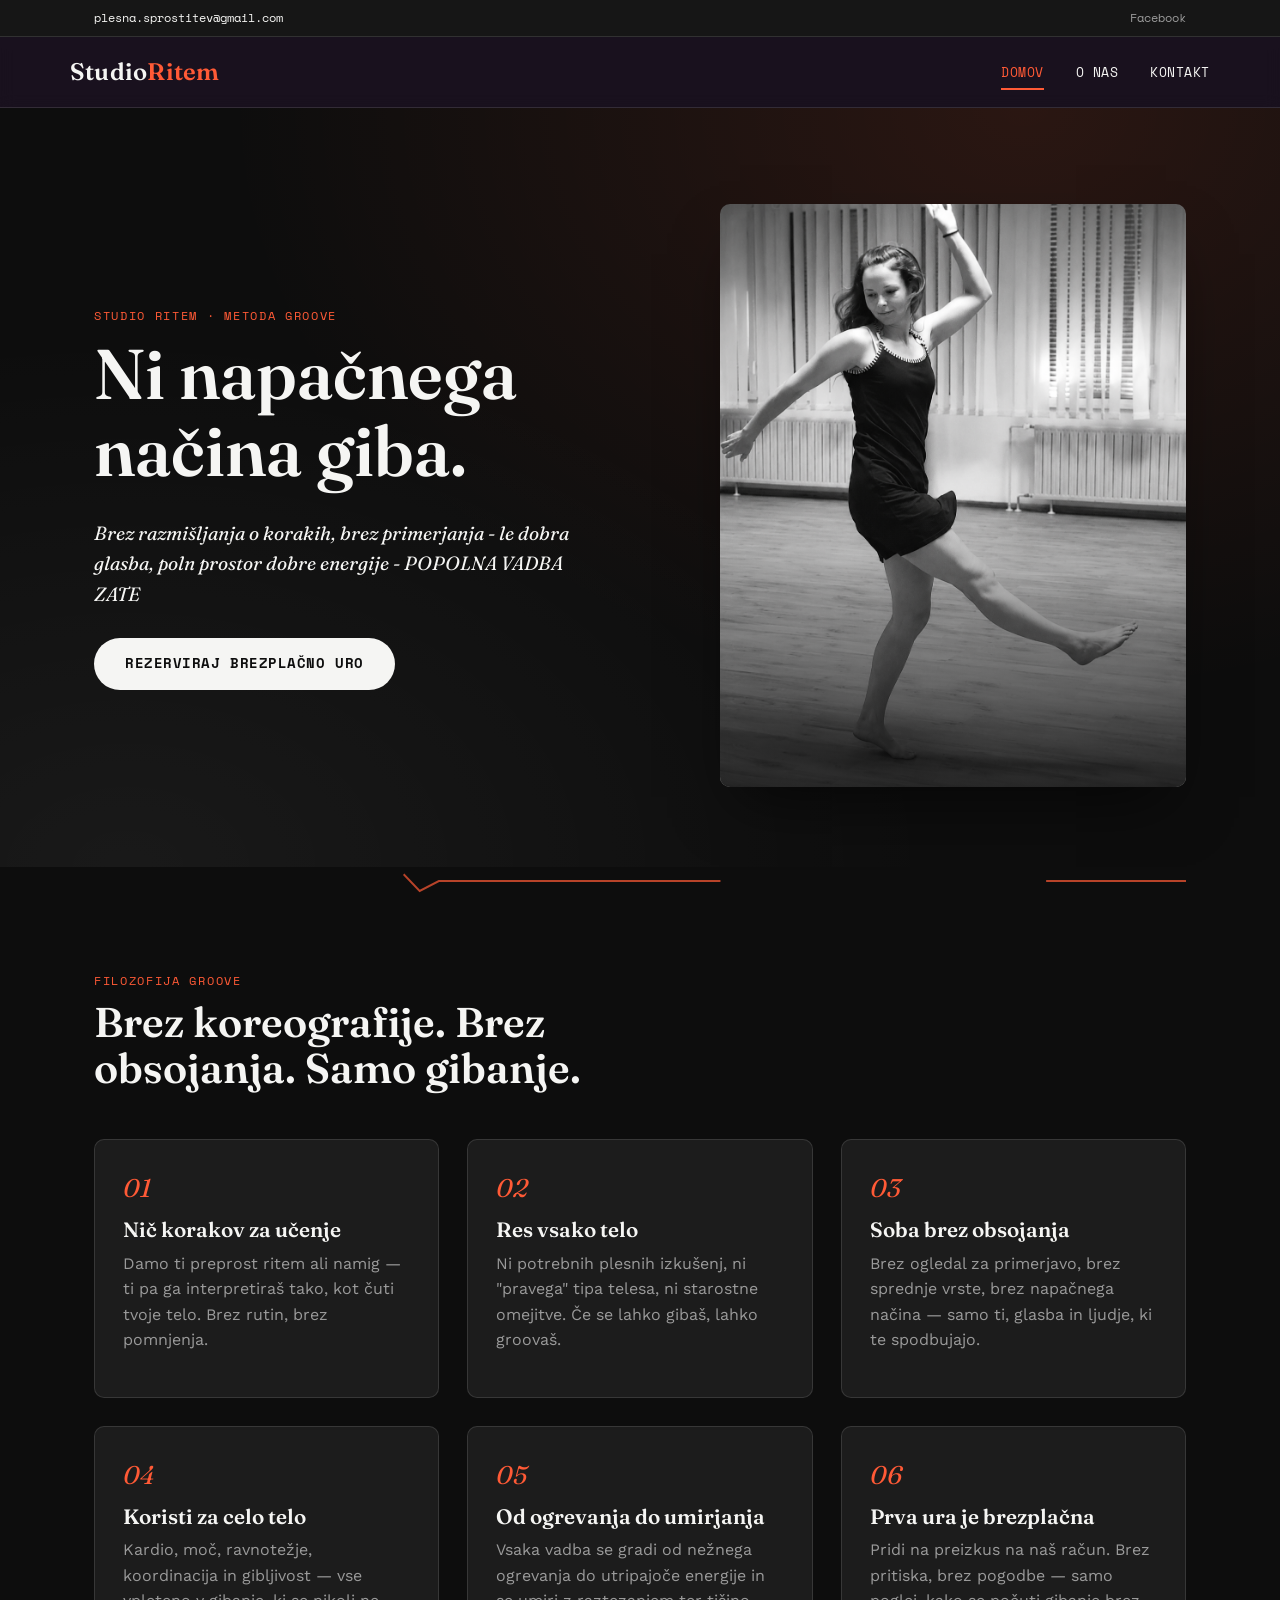
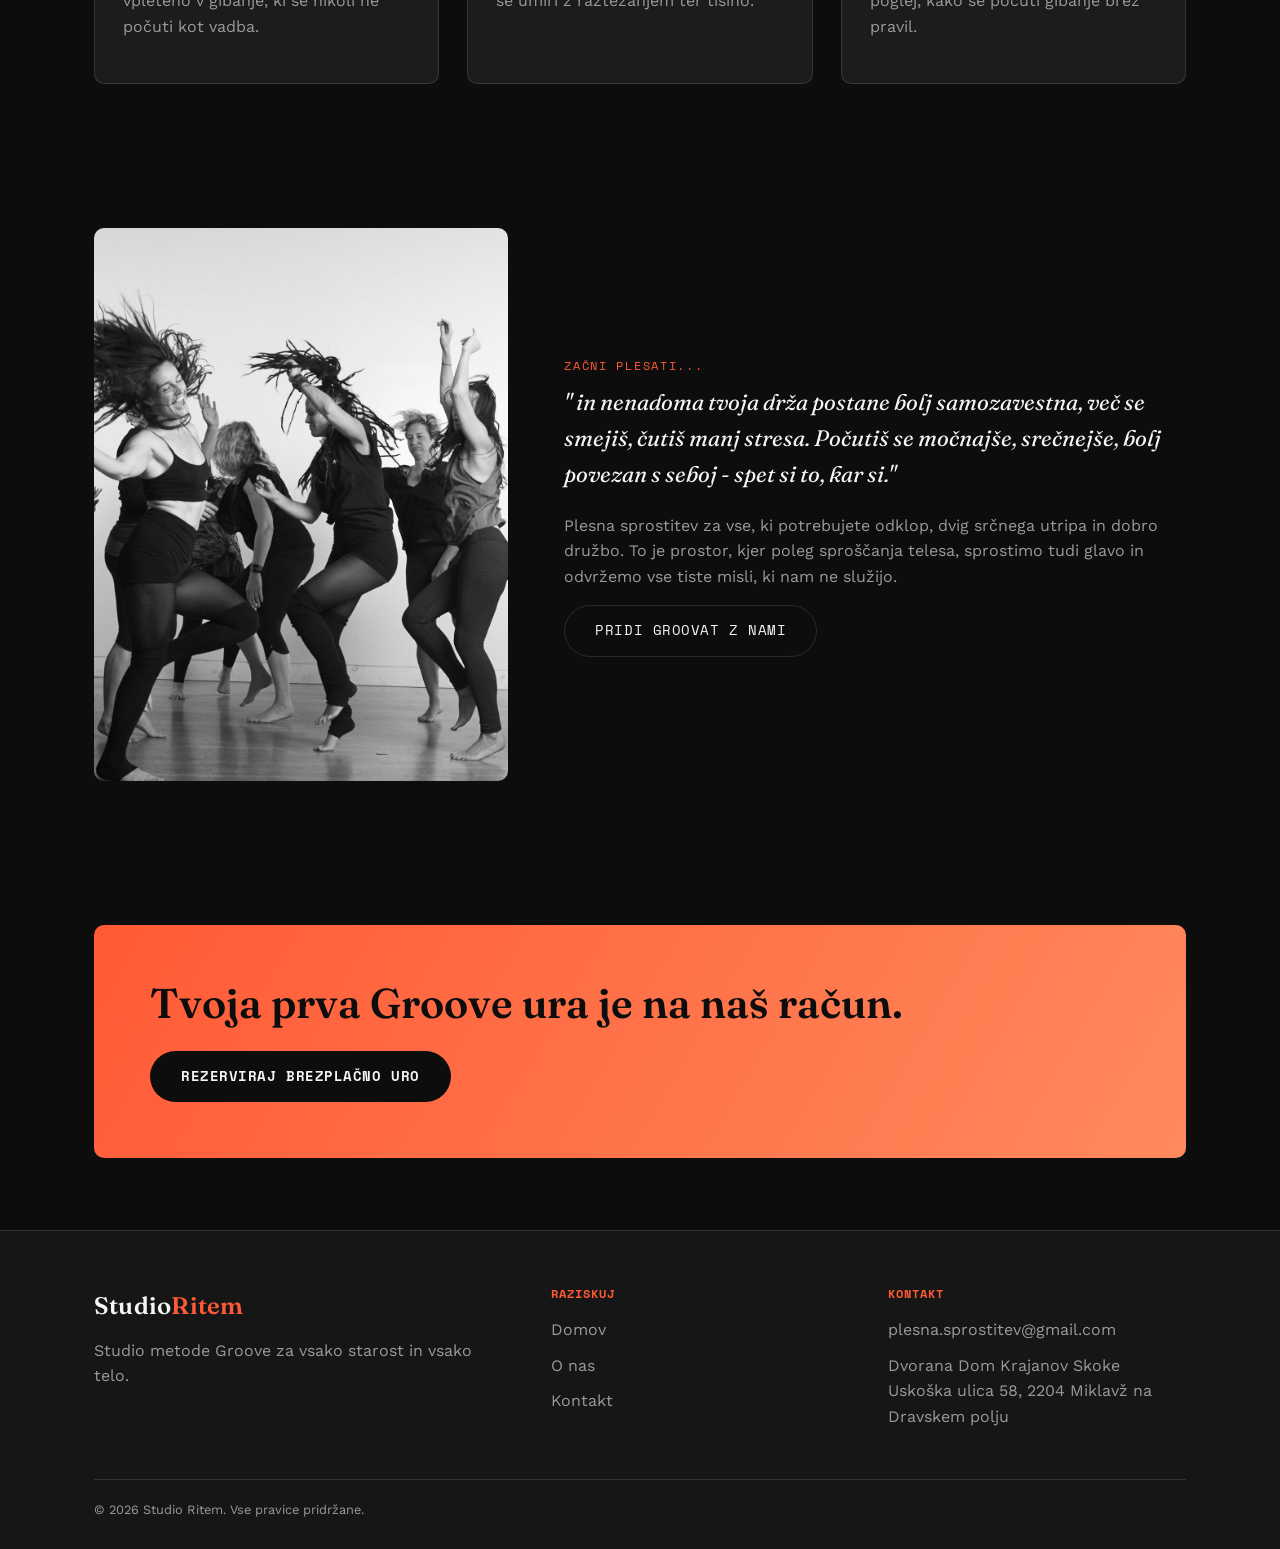
==== index.html @ 7f4585cc "initial commit" ====
<!DOCTYPE html>
<html lang="sl">
<head>
<meta charset="UTF-8" />
<meta name="viewport" content="width=device-width, initial-scale=1.0" />
<title>Studio Ritem — Plesna šola</title>
<meta name="description" content="Studio Ritem je plesni studio po metodi Groove — vadbe brez obsojanja in brez koreografije, za vsako starost in vsako telo." />
<link rel="preconnect" href="https://fonts.googleapis.com">
<link href="https://fonts.googleapis.com/css2?family=Fraunces:ital,wght@0,500;0,600;1,500&family=Work+Sans:wght@400;500;600&family=Space+Mono:wght@400;700&display=swap" rel="stylesheet">
<link rel="stylesheet" href="style.css">
</head>
<body>

<div class="topbar">
  <div class="container">
    <div class="topbar-contact">
      <a href="mailto:plesna.sprostitev@gmail.com">plesna.sprostitev@gmail.com</a>
    </div>
    <div class="topbar-social">
      <a href="https://www.facebook.com/share/1FZcJgLo23/" target="_blank" aria-label="Facebook">Facebook</a>
    </div>
  </div>
</div>

<header class="site-header">
  <div class="container nav-row">
    <a href="index.html" class="logo">Studio<span>Ritem</span></a>
    <nav class="main-nav" aria-label="Glavna navigacija">
      <ul>
        <li><a href="index.html" class="active">Domov</a></li>
        <li><a href="index.html#about">O nas</a></li>
        <li><a href="contact.html">Kontakt</a></li>
      </ul>
    </nav>
    <button class="nav-toggle" aria-label="Preklopi meni" aria-expanded="false">
      <span></span><span></span><span></span>
    </button>
  </div>
</header>

<section class="hero">
  <div class="container hero-grid">
    <div class="hero-copy">
      <span class="eyebrow">Studio Ritem · Metoda Groove</span>
      <h1>Ni napačnega načina giba.</h1>
      <p class="tagline">Brez razmišljanja o korakih, brez primerjanja - le dobra glasba, poln prostor dobre energije - POPOLNA VADBA ZATE</p>
      <div class="hero-actions">
        <a href="contact.html" class="btn btn-primary">Rezerviraj brezplačno uro</a>
      </div>
    </div>
    <div class="hero-image">
      <img src="public/images/front.png" alt="Skupina ljudi sproščeno pleše v svetlem studiu" />
    </div>
  </div>
</section>

<svg class="beat-line container" viewBox="0 0 1140 28" preserveAspectRatio="none" aria-hidden="true">
  <path d="M0,14 L120,14 L140,4 L160,24 L180,14 L300,14 L320,4 L340,24 L360,14 L1140,14" />
</svg>

<section id="why">
  <div class="container">
    <div class="section-head">
      <span class="eyebrow">Filozofija Groove</span>
      <h2>Brez koreografije. Brez obsojanja. Samo gibanje.</h2>
    </div>
    <div class="perks-grid">
      <div class="perk-card">
        <span class="perk-icon">01</span>
        <h3>Nič korakov za učenje</h3>
        <p>Damo ti preprost ritem ali namig — ti pa ga interpretiraš tako, kot čuti tvoje telo. Brez rutin, brez pomnjenja.</p>
      </div>
      <div class="perk-card">
        <span class="perk-icon">02</span>
        <h3>Res vsako telo</h3>
        <p>Ni potrebnih plesnih izkušenj, ni "pravega" tipa telesa, ni starostne omejitve. Če se lahko gibaš, lahko groovaš.</p>
      </div>
      <div class="perk-card">
        <span class="perk-icon">03</span>
        <h3>Soba brez obsojanja</h3>
        <p>Brez ogledal za primerjavo, brez sprednje vrste, brez napačnega načina — samo ti, glasba in ljudje, ki te spodbujajo.</p>
      </div>
      <div class="perk-card">
        <span class="perk-icon">04</span>
        <h3>Koristi za celo telo</h3>
        <p>Kardio, moč, ravnotežje, koordinacija in gibljivost — vse vpleteno v gibanje, ki se nikoli ne počuti kot vadba.</p>
      </div>
      <div class="perk-card">
        <span class="perk-icon">05</span>
        <h3>Od ogrevanja do umirjanja</h3>
        <p>Vsaka vadba se gradi od nežnega ogrevanja do utripajoče energije in se umiri z raztezanjem ter tišino.</p>
      </div>
      <div class="perk-card">
        <span class="perk-icon">06</span>
        <h3>Prva ura je brezplačna</h3>
        <p>Pridi na preizkus na naš račun. Brez pritiska, brez pogodbe — samo poglej, kako se počuti gibanje brez pravil.</p>
      </div>
    </div>
  </div>
</section>

<section id="about">
  <div class="container about-grid">
    <div class="about-image">
      <img src="public/images/img_dance_black3.jpg" alt="Skupina plesalcev med vadbo" />
    </div>
    <div class="about-copy">
      <span class="eyebrow">Začni plesati... </span>
      <blockquote>" in nenadoma tvoja drža postane bolj samozavestna, več se smejiš, čutiš manj stresa. Počutiš se močnajše, srečnejše, bolj povezan s seboj - spet si to, kar si."</blockquote>
      <p>Plesna sprostitev za vse, ki potrebujete odklop, dvig srčnega utripa in dobro družbo.
To je prostor, kjer poleg sproščanja telesa, sprostimo tudi glavo in odvržemo vse tiste misli, ki nam ne služijo.</p>
      <a href="contact.html" class="btn btn-ghost">Pridi groovat z nami</a>
    </div>
  </div>
</section>

<section>
  <div class="container">
    <div class="cta-banner">
      <div>
        <h2>Tvoja prva Groove ura je na naš račun.</h2>
      </div>
      <a href="contact.html" class="btn btn-primary">Rezerviraj brezplačno uro</a>
    </div>
  </div>
</section>

<footer class="site-footer">
  <div class="container">
    <div class="footer-grid">
      <div>
        <div class="logo">Studio<span>Ritem</span></div>
        <p style="margin-top: 12px;">Studio metode Groove za vsako starost in vsako telo.</p>
      </div>
      <div>
        <h4>Raziskuj</h4>
        <ul>
          <li><a href="index.html">Domov</a></li>
          <li><a href="index.html#about">O nas</a></li>
          <li><a href="contact.html">Kontakt</a></li>
        </ul>
      </div>
      <div>
        <h4>Kontakt</h4>
        <ul>
          <li><a href="mailto:plesna.sprostitev@gmail.com">plesna.sprostitev@gmail.com</a></li>
          <li>Dvorana Dom Krajanov Skoke<br>Uskoška ulica 58, 2204 Miklavž na Dravskem polju</li>
        </ul>
      </div>
    </div>
    <div class="footer-bottom">
      <span>© 2026 Studio Ritem. Vse pravice pridržane.</span>
    </div>
  </div>
</footer>

<script src="script.js"></script>
</body>
</html>
---- style.css ----
/* ===========================================================
   Studio Ritem — design tokens
   =========================================================== */
:root {
  --color-bg: #0d0d0d;
  --color-bg-alt: #161616;
  --color-card: #1c1c1c;
  --color-text: #f5f5f3;
  --color-text-muted: #9a9a9a;
  --color-accent: #f5f5f3;
  --color-accent-dim: #ffffff;
  --color-gold: #ff5a36;
  --color-pop: #ff5a36;
  --color-pop-soft: #ff8a5c;
  --color-border: rgba(245, 245, 243, 0.12);

  --font-display: "Fraunces", "Georgia", serif;
  --font-body: "Work Sans", "Helvetica Neue", Arial, sans-serif;
  --font-mono: "Space Mono", monospace;

  --container: 1140px;
  --radius: 10px;
}

* { box-sizing: border-box; }

html { scroll-behavior: smooth; }

body {
  margin: 0;
  background: var(--color-bg);
  color: var(--color-text);
  font-family: var(--font-body);
  line-height: 1.6;
  -webkit-font-smoothing: antialiased;
}

img { max-width: 100%; display: block; }

a { color: inherit; text-decoration: none; }

.container {
  max-width: var(--container);
  margin: 0 auto;
  padding: 0 24px;
}

h1, h2, h3, h4 {
  font-family: var(--font-display);
  font-weight: 600;
  margin: 0 0 0.4em;
  line-height: 1.1;
}

h1 { font-size: clamp(2.4rem, 6vw, 4.4rem); }
h2 { font-size: clamp(1.8rem, 4vw, 2.6rem); }
h3 { font-size: 1.3rem; }

p { margin: 0 0 1em; color: var(--color-text-muted); }

.eyebrow {
  font-family: var(--font-mono);
  font-size: 0.75rem;
  letter-spacing: 0.14em;
  text-transform: uppercase;
  color: var(--color-gold);
  display: inline-block;
  margin-bottom: 0.8em;
}

/* ===========================================================
   Buttons
   =========================================================== */
.btn {
  display: inline-flex;
  align-items: center;
  gap: 8px;
  padding: 14px 30px;
  border-radius: 999px;
  font-family: var(--font-mono);
  font-size: 0.85rem;
  letter-spacing: 0.04em;
  text-transform: uppercase;
  border: 1px solid transparent;
  cursor: pointer;
  transition: transform 0.2s ease, background 0.2s ease, color 0.2s ease;
}

.btn-primary {
  background: var(--color-accent);
  color: #0d0d0d;
  font-weight: 700;
}
.btn-primary:hover { background: transparent; color: var(--color-text); border-color: var(--color-text); transform: translateY(-2px); }

.btn-ghost {
  background: transparent;
  color: var(--color-text);
  border-color: var(--color-border);
}
.btn-ghost:hover { border-color: var(--color-text); background: var(--color-text); color: #0d0d0d; }

/* ===========================================================
   Top utility bar
   =========================================================== */
.topbar {
  background: var(--color-bg-alt);
  border-bottom: 1px solid var(--color-border);
  font-family: var(--font-mono);
  font-size: 0.78rem;
}
.topbar .container {
  display: flex;
  justify-content: space-between;
  align-items: center;
  padding-top: 8px;
  padding-bottom: 8px;
  gap: 16px;
}
.topbar-contact {
  display: flex;
  gap: 20px;
  flex-wrap: wrap;
}
.topbar-contact a:hover { color: var(--color-pop); }
.topbar-social { display: flex; gap: 14px; }
.topbar-social a { color: var(--color-text-muted); }
.topbar-social a:hover { color: var(--color-gold); }

/* ===========================================================
   Header / nav
   =========================================================== */
header.site-header {
  position: sticky;
  top: 0;
  z-index: 100;
  background: rgba(27, 18, 32, 0.92);
  backdrop-filter: blur(8px);
  border-bottom: 1px solid var(--color-border);
}

.nav-row {
  display: flex;
  align-items: center;
  justify-content: space-between;
  padding: 16px 0;
}

.logo {
  font-family: var(--font-display);
  font-size: 1.5rem;
  font-weight: 600;
  letter-spacing: 0.01em;
}
.logo span { color: var(--color-pop); }

nav.main-nav ul {
  list-style: none;
  display: flex;
  gap: 32px;
  margin: 0;
  padding: 0;
  font-family: var(--font-mono);
  font-size: 0.82rem;
  text-transform: uppercase;
  letter-spacing: 0.04em;
}
nav.main-nav a {
  padding: 6px 0;
  border-bottom: 2px solid transparent;
  transition: border-color 0.2s ease, color 0.2s ease;
}
nav.main-nav a:hover,
nav.main-nav a.active {
  color: var(--color-pop);
  border-color: var(--color-pop);
}

.nav-toggle {
  display: none;
  flex-direction: column;
  gap: 5px;
  background: none;
  border: none;
  cursor: pointer;
  padding: 6px;
}
.nav-toggle span {
  width: 26px;
  height: 2px;
  background: var(--color-text);
  transition: transform 0.25s ease, opacity 0.25s ease;
}
.nav-toggle.open span:nth-child(1) { transform: translateY(7px) rotate(45deg); }
.nav-toggle.open span:nth-child(2) { opacity: 0; }
.nav-toggle.open span:nth-child(3) { transform: translateY(-7px) rotate(-45deg); }

/* ===========================================================
   Beat line — signature divider
   =========================================================== */
.beat-line {
  width: 100%;
  height: 28px;
  margin: 0 auto;
  display: block;
  color: var(--color-pop);
  opacity: 0.7;
}
.beat-line path {
  stroke: currentColor;
  stroke-width: 2;
  fill: none;
  stroke-dasharray: 340;
  stroke-dashoffset: 340;
  animation: draw-beat 2.4s ease-in-out infinite alternate;
}
@keyframes draw-beat {
  to { stroke-dashoffset: 0; }
}

/* ===========================================================
   Hero
   =========================================================== */
.hero {
  position: relative;
  padding: 96px 0 80px;
  overflow: hidden;
  background:
    radial-gradient(ellipse at 80% 0%, rgba(255,90,54,0.12), transparent 55%),
    radial-gradient(ellipse at 10% 100%, rgba(255,255,255,0.05), transparent 50%);
}
.hero-grid {
  display: grid;
  grid-template-columns: 1.1fr 0.9fr;
  gap: 56px;
  align-items: center;
}
.hero-copy .tagline {
  font-family: var(--font-display);
  font-style: italic;
  font-size: 1.2rem;
  color: var(--color-text);
  max-width: 480px;
}
.hero-actions {
  display: flex;
  gap: 16px;
  margin-top: 28px;
  flex-wrap: wrap;
}
.hero-image {
  position: relative;
  border-radius: var(--radius);
  overflow: hidden;
  aspect-ratio: 4 / 5;
  box-shadow: 0 30px 60px -20px rgba(0,0,0,0.6);
}
.hero-image img {
  width: 100%;
  height: 100%;
  object-fit: cover;
}
.hero-image::after {
  content: "";
  position: absolute;
  inset: 0;
  background: linear-gradient(180deg, transparent 50%, rgba(13,13,13,0.85));
}

/* ===========================================================
   Sections
   =========================================================== */
section { padding: 72px 0; }
.section-alt { background: var(--color-bg-alt); }

.section-head {
  max-width: 640px;
  margin-bottom: 48px;
}

/* Perks grid (why join) */
.perks-grid {
  display: grid;
  grid-template-columns: repeat(3, 1fr);
  gap: 28px;
}
.perk-card {
  background: var(--color-card);
  border: 1px solid var(--color-border);
  border-radius: var(--radius);
  padding: 28px;
}
.perk-card .perk-icon {
  font-family: var(--font-display);
  font-style: italic;
  font-size: 1.6rem;
  color: var(--color-gold);
  margin-bottom: 10px;
  display: block;
}

/* Programs grid */
.programs-grid {
  display: grid;
  grid-template-columns: repeat(3, 1fr);
  gap: 28px;
}
.program-card {
  background: var(--color-card);
  border-radius: var(--radius);
  overflow: hidden;
  border: 1px solid var(--color-border);
  transition: transform 0.25s ease, box-shadow 0.25s ease;
}
.program-card:hover {
  transform: translateY(-6px);
  box-shadow: 0 20px 40px -20px rgba(0,0,0,0.5);
}
.program-media { aspect-ratio: 4 / 3; overflow: hidden; }
.program-media img { width: 100%; height: 100%; object-fit: cover; }
.program-body { padding: 22px; }
.program-body .level {
  font-family: var(--font-mono);
  font-size: 0.72rem;
  color: var(--color-text-muted);
  text-transform: uppercase;
  letter-spacing: 0.08em;
}

/* Video showcase (replaces the old programs grid) */
.video-showcase {
  position: relative;
  border-radius: var(--radius);
  overflow: hidden;
  aspect-ratio: 16 / 9;
  max-width: 860px;
  margin: 0 auto;
  border: 1px solid var(--color-border);
  background: #000;
}
.video-showcase video {
  width: 100%;
  height: 100%;
  object-fit: cover;
  display: block;
}

/* Founder / about split */
.about-grid {
  display: grid;
  grid-template-columns: 0.8fr 1.2fr;
  gap: 56px;
  align-items: center;
}
.about-image {
  border-radius: var(--radius);
  overflow: hidden;
  aspect-ratio: 3 / 4;
}
.about-image img { width: 100%; height: 100%; object-fit: cover; }
blockquote {
  font-family: var(--font-display);
  font-style: italic;
  font-size: 1.4rem;
  margin: 0 0 20px;
  color: var(--color-text);
}
cite {
  font-family: var(--font-mono);
  font-style: normal;
  font-size: 0.8rem;
  color: var(--color-gold);
}

/* Stats strip */
.stats-strip {
  display: grid;
  grid-template-columns: repeat(4, 1fr);
  gap: 24px;
  text-align: center;
  padding: 40px 0;
  border-top: 1px solid var(--color-border);
  border-bottom: 1px solid var(--color-border);
}
.stat-num {
  font-family: var(--font-display);
  font-size: 2.4rem;
  color: var(--color-pop);
}
.stat-label {
  font-family: var(--font-mono);
  font-size: 0.72rem;
  text-transform: uppercase;
  letter-spacing: 0.06em;
  color: var(--color-text-muted);
}

/* CTA banner */
.cta-banner {
  background: linear-gradient(120deg, var(--color-pop), var(--color-pop-soft));
  border-radius: var(--radius);
  padding: 56px;
  display: flex;
  align-items: center;
  justify-content: space-between;
  gap: 24px;
  flex-wrap: wrap;
}
.cta-banner h2 { margin: 0; color: #0d0d0d; }
.cta-banner .btn-primary { background: #0d0d0d; color: #f5f5f3; }
.cta-banner .btn-primary:hover { background: transparent; color: #0d0d0d; border-color: #0d0d0d; }

/* ===========================================================
   Contact page
   =========================================================== */
.contact-grid {
  display: grid;
  grid-template-columns: 0.9fr 1.1fr;
  gap: 48px;
}
.contact-info-card {
  background: var(--color-card);
  border: 1px solid var(--color-border);
  border-radius: var(--radius);
  padding: 32px;
}
.contact-info-card .info-row {
  display: flex;
  gap: 14px;
  margin-bottom: 20px;
  align-items: flex-start;
}
.contact-info-card .info-row .label {
  font-family: var(--font-mono);
  font-size: 0.72rem;
  text-transform: uppercase;
  letter-spacing: 0.06em;
  color: var(--color-gold);
  display: block;
  margin-bottom: 4px;
}
.map-embed {
  border-radius: var(--radius);
  overflow: hidden;
  border: 1px solid var(--color-border);
  aspect-ratio: 16 / 9;
  margin-top: 24px;
}
.map-embed iframe { width: 100%; height: 100%; border: 0; }

.contact-form {
  background: var(--color-card);
  border: 1px solid var(--color-border);
  border-radius: var(--radius);
  padding: 36px;
}
.form-row { margin-bottom: 20px; }
.form-row label {
  display: block;
  font-family: var(--font-mono);
  font-size: 0.72rem;
  text-transform: uppercase;
  letter-spacing: 0.06em;
  color: var(--color-text-muted);
  margin-bottom: 8px;
}
.form-row input,
.form-row textarea {
  width: 100%;
  padding: 12px 14px;
  border-radius: 6px;
  border: 1px solid var(--color-border);
  background: var(--color-bg);
  color: var(--color-text);
  font-family: var(--font-body);
  font-size: 0.95rem;
}
.form-row input:focus,
.form-row textarea:focus {
  outline: 2px solid var(--color-accent);
  outline-offset: 1px;
}
.form-row textarea { resize: vertical; min-height: 130px; }

.form-note {
  font-size: 0.8rem;
  color: var(--color-text-muted);
  margin-top: 12px;
}

.form-status {
  margin-top: 16px;
  font-family: var(--font-mono);
  font-size: 0.85rem;
}
.form-status.success { color: #7be08a; }
.form-status.error { color: var(--color-accent); }

/* ===========================================================
   Footer
   =========================================================== */
footer.site-footer {
  background: var(--color-bg-alt);
  border-top: 1px solid var(--color-border);
  padding: 56px 0 28px;
}
.footer-grid {
  display: grid;
  grid-template-columns: 1.4fr 1fr 1fr;
  gap: 40px;
  margin-bottom: 40px;
}
.footer-grid h4 {
  font-family: var(--font-mono);
  font-size: 0.78rem;
  text-transform: uppercase;
  letter-spacing: 0.08em;
  color: var(--color-gold);
  margin-bottom: 16px;
}
.footer-grid ul { list-style: none; margin: 0; padding: 0; }
.footer-grid li { margin-bottom: 10px; color: var(--color-text-muted); }
.footer-grid a:hover { color: var(--color-pop); }
.footer-bottom {
  border-top: 1px solid var(--color-border);
  padding-top: 20px;
  display: flex;
  justify-content: space-between;
  font-size: 0.8rem;
  color: var(--color-text-muted);
  flex-wrap: wrap;
  gap: 8px;
}

/* ===========================================================
   Responsive
   =========================================================== */
@media (max-width: 900px) {
  .hero-grid,
  .about-grid,
  .contact-grid { grid-template-columns: 1fr; }
  .hero-image { order: -1; max-width: 420px; margin: 0 auto; }
  .perks-grid,
  .programs-grid { grid-template-columns: repeat(2, 1fr); }
  .stats-strip { grid-template-columns: repeat(2, 1fr); row-gap: 28px; }
  .footer-grid { grid-template-columns: 1fr 1fr; }
}

@media (max-width: 720px) {
  .topbar .container { flex-direction: column; align-items: flex-start; gap: 4px; padding-top: 6px; padding-bottom: 6px; }
  .topbar-social { display: none; }

  .nav-row .logo { margin-left: 12px; }

  .nav-toggle { display: flex; }

  nav.main-nav {
    position: absolute;
    top: 100%;
    left: 0;
    right: 0;
    background: var(--color-bg-alt);
    border-bottom: 1px solid var(--color-border);
    max-height: 0;
    overflow: hidden;
    transition: max-height 0.3s ease;
  }
  nav.main-nav.open { max-height: 400px; }
  nav.main-nav ul {
    flex-direction: column;
    gap: 0;
    padding: 8px 24px 20px;
  }
  nav.main-nav a { display: block; padding: 14px 0; border-bottom: 1px solid var(--color-border); }

  .perks-grid,
  .programs-grid { grid-template-columns: 1fr; }
  .cta-banner { flex-direction: column; text-align: center; padding: 40px 24px; }
  .footer-grid { grid-template-columns: 1fr; gap: 28px; }
  .footer-bottom { flex-direction: column; text-align: center; }
}

@media (prefers-reduced-motion: reduce) {
  .beat-line path { animation: none; stroke-dashoffset: 0; }
  * { scroll-behavior: auto !important; }
}
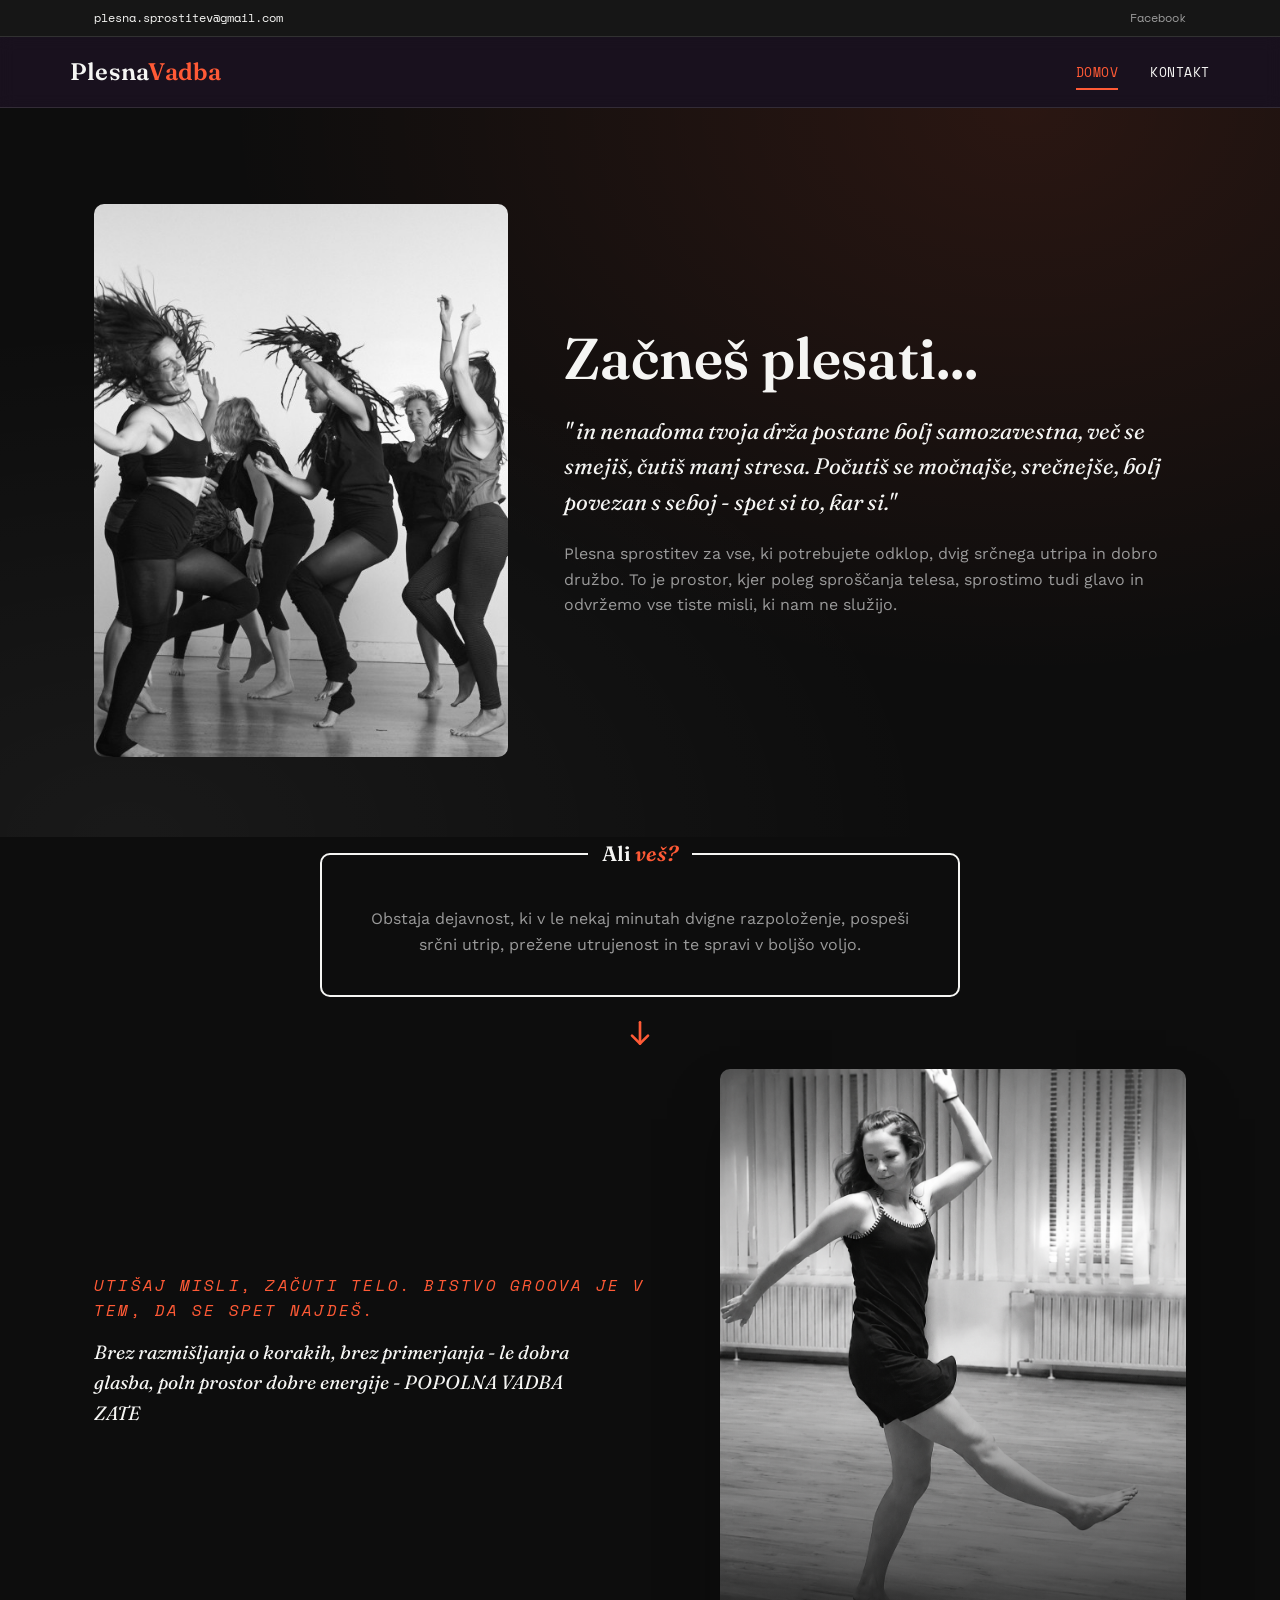
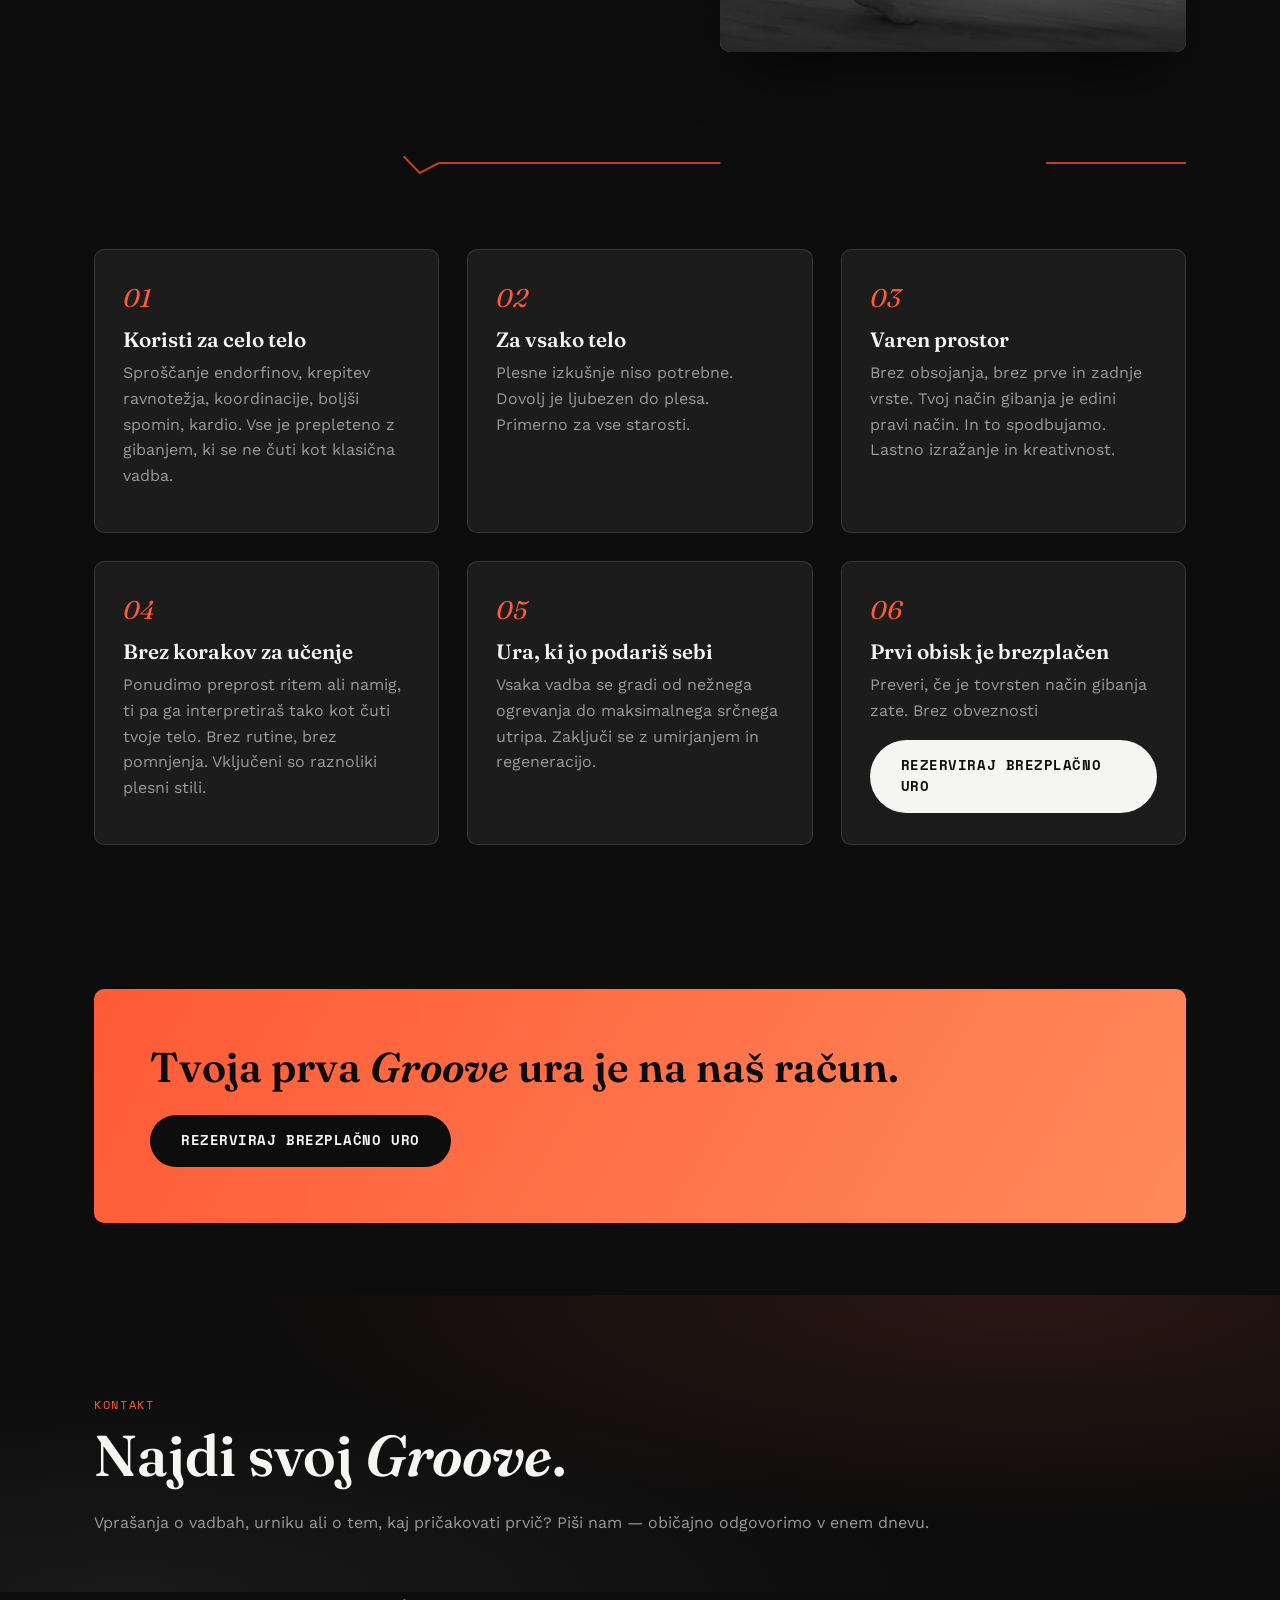
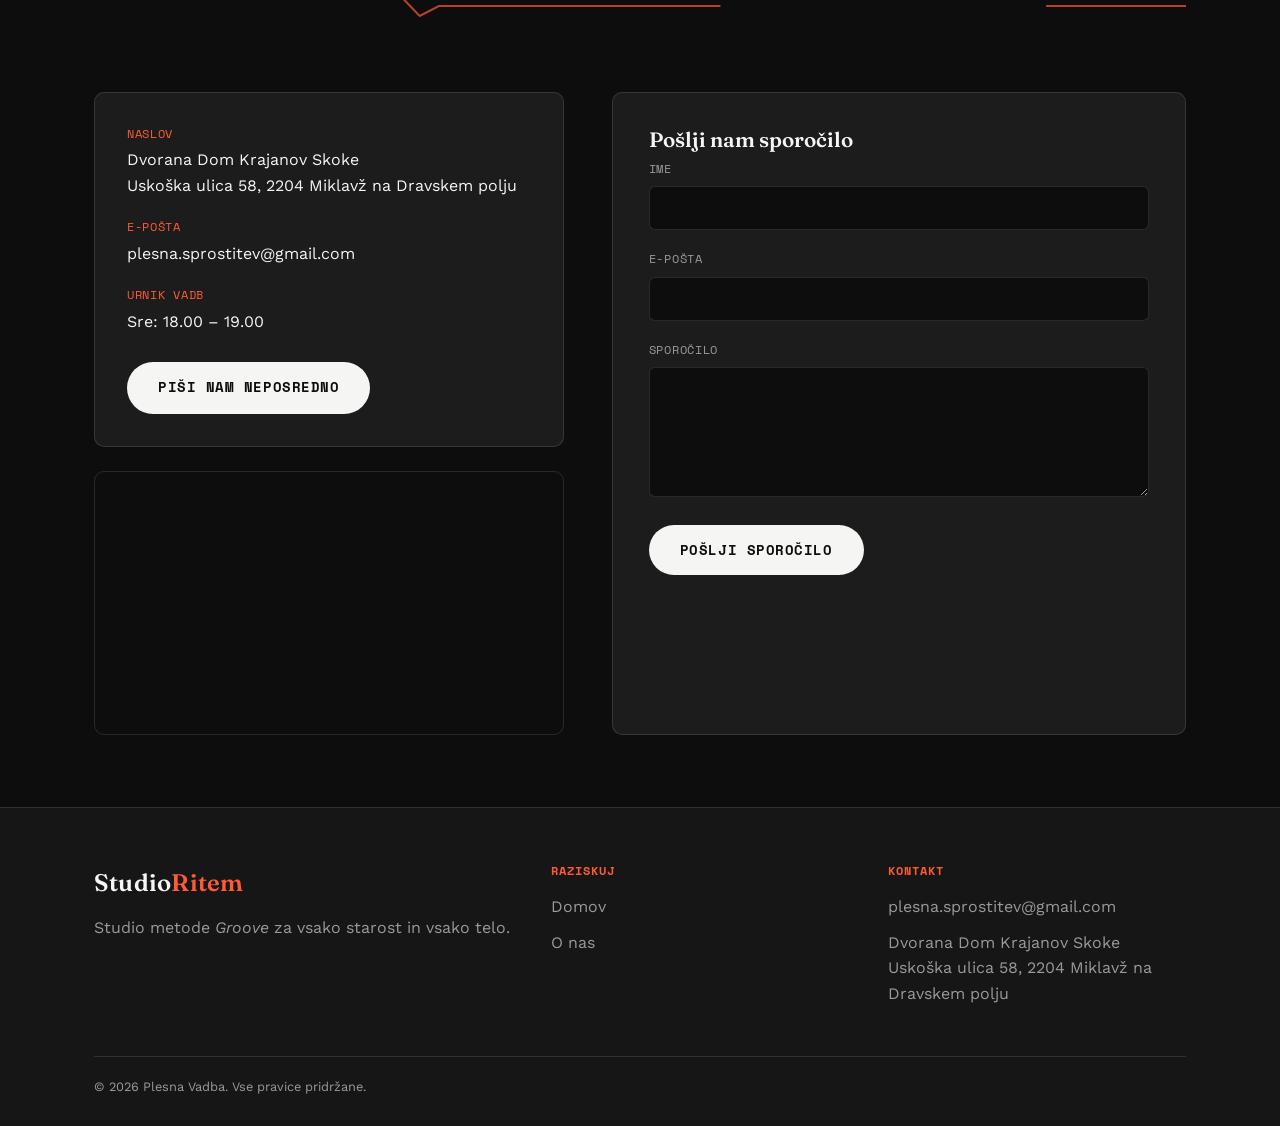
==== commit 1684ea21: "changed per request" ====
--- a/index.html
+++ b/index.html
@@ -1,159 +1,250 @@
 <!DOCTYPE html>
 <html lang="sl">
+
 <head>
-<meta charset="UTF-8" />
-<meta name="viewport" content="width=device-width, initial-scale=1.0" />
-<title>Studio Ritem — Plesna šola</title>
-<meta name="description" content="Studio Ritem je plesni studio po metodi Groove — vadbe brez obsojanja in brez koreografije, za vsako starost in vsako telo." />
-<link rel="preconnect" href="https://fonts.googleapis.com">
-<link href="https://fonts.googleapis.com/css2?family=Fraunces:ital,wght@0,500;0,600;1,500&family=Work+Sans:wght@400;500;600&family=Space+Mono:wght@400;700&display=swap" rel="stylesheet">
-<link rel="stylesheet" href="style.css">
+  <meta charset="UTF-8" />
+  <meta name="viewport" content="width=device-width, initial-scale=1.0" />
+  <title>Plesna Vadba — Plesna šola</title>
+  <meta name="description"
+    content="Plesna Vadba je plesni studio po metodi Groove — vadbe brez obsojanja in brez koreografije, za vsako starost in vsako telo." />
+  <link rel="preconnect" href="https://fonts.googleapis.com">
+  <link
+    href="https://fonts.googleapis.com/css2?family=Fraunces:ital,wght@0,500;0,600;1,500&family=Work+Sans:wght@400;500;600&family=Space+Mono:wght@400;700&display=swap"
+    rel="stylesheet">
+  <link rel="stylesheet" href="style.css">
 </head>
+
 <body>
 
-<div class="topbar">
-  <div class="container">
-    <div class="topbar-contact">
-      <a href="mailto:plesna.sprostitev@gmail.com">plesna.sprostitev@gmail.com</a>
-    </div>
-    <div class="topbar-social">
-      <a href="https://www.facebook.com/share/1FZcJgLo23/" target="_blank" aria-label="Facebook">Facebook</a>
+  <div class="topbar">
+    <div class="container">
+      <div class="topbar-contact">
+        <a href="mailto:plesna.sprostitev@gmail.com">plesna.sprostitev@gmail.com</a>
+      </div>
+      <div class="topbar-social">
+        <a href="https://www.facebook.com/share/1FZcJgLo23/" target="_blank" aria-label="Facebook">Facebook</a>
+      </div>
     </div>
   </div>
-</div>
-
-<header class="site-header">
-  <div class="container nav-row">
-    <a href="index.html" class="logo">Studio<span>Ritem</span></a>
-    <nav class="main-nav" aria-label="Glavna navigacija">
-      <ul>
-        <li><a href="index.html" class="active">Domov</a></li>
-        <li><a href="index.html#about">O nas</a></li>
-        <li><a href="contact.html">Kontakt</a></li>
-      </ul>
-    </nav>
-    <button class="nav-toggle" aria-label="Preklopi meni" aria-expanded="false">
-      <span></span><span></span><span></span>
-    </button>
+
+  <header class="site-header">
+    <div class="container nav-row">
+      <a href="index.html" class="logo">Plesna<span>Vadba</span></a>
+      <nav class="main-nav" aria-label="Glavna navigacija">
+        <ul>
+          <li><a href="index.html" class="active">Domov</a></li>
+          <li><a href="index.html#contact">Kontakt</a></li>
+        </ul>
+      </nav>
+      <button class="nav-toggle" aria-label="Preklopi meni" aria-expanded="false">
+        <span></span><span></span><span></span>
+      </button>
+    </div>
+  </header>
+
+  <section class="hero">
+    <div class="container about-grid">
+      <div class="about-image">
+        <img src="public/images/img_dance_black3.jpg" alt="Skupina plesalcev med vadbo" />
+      </div>
+      <div class="about-copy">
+        <h1>Začneš plesati... </h1>
+        <blockquote>" in nenadoma tvoja drža postane bolj samozavestna, več se smejiš, čutiš manj stresa. Počutiš se
+          močnajše, srečnejše, bolj povezan s seboj - spet si to, kar si."</blockquote>
+        <p>Plesna sprostitev za vse, ki potrebujete odklop, dvig srčnega utripa in dobro družbo.
+          To je prostor, kjer poleg sproščanja telesa, sprostimo tudi glavo in odvržemo vse tiste misli, ki nam ne
+          služijo.</p>
+      </div>
+    </div>
+  </section>
+
+  <fieldset class="info-box">
+    <legend>Ali <span class="pop">veš?</span></legend>
+    <p>Obstaja dejavnost, ki v le nekaj minutah dvigne razpoloženje, pospeši srčni utrip, prežene utrujenost in te spravi v boljšo voljo.</p>
+  </fieldset>
+
+  <div class="arrow-down">
+    <svg viewBox="0 0 24 24" fill="none" stroke="currentColor" stroke-width="2" stroke-linecap="round" stroke-linejoin="round">
+      <line x1="12" y1="4" x2="12" y2="20"></line>
+      <polyline points="6 14 12 20 18 14"></polyline>
+    </svg>
   </div>
-</header>
-
-<section class="hero">
-  <div class="container hero-grid">
-    <div class="hero-copy">
-      <span class="eyebrow">Studio Ritem · Metoda Groove</span>
-      <h1>Ni napačnega načina giba.</h1>
-      <p class="tagline">Brez razmišljanja o korakih, brez primerjanja - le dobra glasba, poln prostor dobre energije - POPOLNA VADBA ZATE</p>
-      <div class="hero-actions">
+
+
+  <section style="padding-top: 0;">
+    <div class="container hero-grid">
+      <div class="hero-copy">
+        <blockquote class="eyebrow" style="font-size: medium;">Utišaj misli, začuti telo. Bistvo <span class="groove">Groova</span> je v tem, da se spet najdeš.</blockquote>
+        <p class="tagline">Brez razmišljanja o korakih, brez primerjanja - le dobra glasba, poln prostor dobre energije
+          - POPOLNA VADBA ZATE</p>
+      </div>
+      <div class="hero-image">
+        <img src="public/images/front.png" alt="Skupina ljudi sproščeno pleše v svetlem studiu" />
+      </div>
+    </div>
+  </section>
+  <br>
+
+  <svg class="beat-line container" viewBox="0 0 1140 28" preserveAspectRatio="none" aria-hidden="true">
+    <path d="M0,14 L120,14 L140,4 L160,24 L180,14 L300,14 L320,4 L340,24 L360,14 L1140,14" />
+  </svg>
+
+  <section id="why">
+    <div class="container">
+      <div class="perks-grid">
+        <div class="perk-card">
+          <span class="perk-icon">01</span>
+          <h3>Koristi za celo telo</h3>
+          <p>Sproščanje endorfinov, krepitev ravnotežja, koordinacije, boljši spomin, kardio. Vse je prepleteno z
+            gibanjem, ki se ne čuti kot klasična vadba.</p>
+        </div>
+        <div class="perk-card">
+          <span class="perk-icon">02</span>
+          <h3>Za vsako telo</h3>
+          <p>Plesne izkušnje niso potrebne. Dovolj je ljubezen do plesa. Primerno za vse starosti.</p>
+        </div>
+        <div class="perk-card">
+          <span class="perk-icon">03</span>
+          <h3>Varen prostor</h3>
+          <p>Brez obsojanja, brez prve in zadnje vrste. Tvoj način gibanja je edini pravi način. In to spodbujamo.
+            Lastno izražanje in kreativnost.</p>
+        </div>
+        <div class="perk-card">
+          <span class="perk-icon">04</span>
+          <h3>Brez korakov za učenje</h3>
+          <p>Ponudimo preprost ritem ali namig, ti pa ga interpretiraš tako kot čuti tvoje telo. Brez rutine, brez
+            pomnjenja. Vključeni so raznoliki plesni stili.</p>
+        </div>
+        <div class="perk-card">
+          <span class="perk-icon">05</span>
+          <h3>Ura, ki jo podariš sebi</h3>
+          <p>Vsaka vadba se gradi od nežnega ogrevanja do maksimalnega srčnega utripa. Zaključi se z umirjanjem in
+            regeneracijo.</p>
+        </div>
+        <div class="perk-card">
+          <span class="perk-icon">06</span>
+          <h3>Prvi obisk je brezplačen</h3>
+          <p>Preveri, če je tovrsten način gibanja zate. Brez obveznosti</p>
+          <a href="index.html#contact" class="btn btn-primary"> Rezerviraj brezplačno uro</a>
+        </div>
+      </div>
+    </div>
+  </section>
+
+
+  <section>
+    <div class="container">
+      <div class="cta-banner">
+        <div>
+          <h2>Tvoja prva <span class="groove">Groove</span> ura je na naš račun.</h2>
+        </div>
         <a href="contact.html" class="btn btn-primary">Rezerviraj brezplačno uro</a>
       </div>
     </div>
-    <div class="hero-image">
-      <img src="public/images/front.png" alt="Skupina ljudi sproščeno pleše v svetlem studiu" />
-    </div>
-  </div>
-</section>
-
-<svg class="beat-line container" viewBox="0 0 1140 28" preserveAspectRatio="none" aria-hidden="true">
-  <path d="M0,14 L120,14 L140,4 L160,24 L180,14 L300,14 L320,4 L340,24 L360,14 L1140,14" />
-</svg>
-
-<section id="why">
-  <div class="container">
-    <div class="section-head">
-      <span class="eyebrow">Filozofija Groove</span>
-      <h2>Brez koreografije. Brez obsojanja. Samo gibanje.</h2>
-    </div>
-    <div class="perks-grid">
-      <div class="perk-card">
-        <span class="perk-icon">01</span>
-        <h3>Nič korakov za učenje</h3>
-        <p>Damo ti preprost ritem ali namig — ti pa ga interpretiraš tako, kot čuti tvoje telo. Brez rutin, brez pomnjenja.</p>
-      </div>
-      <div class="perk-card">
-        <span class="perk-icon">02</span>
-        <h3>Res vsako telo</h3>
-        <p>Ni potrebnih plesnih izkušenj, ni "pravega" tipa telesa, ni starostne omejitve. Če se lahko gibaš, lahko groovaš.</p>
-      </div>
-      <div class="perk-card">
-        <span class="perk-icon">03</span>
-        <h3>Soba brez obsojanja</h3>
-        <p>Brez ogledal za primerjavo, brez sprednje vrste, brez napačnega načina — samo ti, glasba in ljudje, ki te spodbujajo.</p>
-      </div>
-      <div class="perk-card">
-        <span class="perk-icon">04</span>
-        <h3>Koristi za celo telo</h3>
-        <p>Kardio, moč, ravnotežje, koordinacija in gibljivost — vse vpleteno v gibanje, ki se nikoli ne počuti kot vadba.</p>
-      </div>
-      <div class="perk-card">
-        <span class="perk-icon">05</span>
-        <h3>Od ogrevanja do umirjanja</h3>
-        <p>Vsaka vadba se gradi od nežnega ogrevanja do utripajoče energije in se umiri z raztezanjem ter tišino.</p>
-      </div>
-      <div class="perk-card">
-        <span class="perk-icon">06</span>
-        <h3>Prva ura je brezplačna</h3>
-        <p>Pridi na preizkus na naš račun. Brez pritiska, brez pogodbe — samo poglej, kako se počuti gibanje brez pravil.</p>
-      </div>
-    </div>
-  </div>
-</section>
-
-<section id="about">
-  <div class="container about-grid">
-    <div class="about-image">
-      <img src="public/images/img_dance_black3.jpg" alt="Skupina plesalcev med vadbo" />
-    </div>
-    <div class="about-copy">
-      <span class="eyebrow">Začni plesati... </span>
-      <blockquote>" in nenadoma tvoja drža postane bolj samozavestna, več se smejiš, čutiš manj stresa. Počutiš se močnajše, srečnejše, bolj povezan s seboj - spet si to, kar si."</blockquote>
-      <p>Plesna sprostitev za vse, ki potrebujete odklop, dvig srčnega utripa in dobro družbo.
-To je prostor, kjer poleg sproščanja telesa, sprostimo tudi glavo in odvržemo vse tiste misli, ki nam ne služijo.</p>
-      <a href="contact.html" class="btn btn-ghost">Pridi groovat z nami</a>
-    </div>
-  </div>
-</section>
-
-<section>
-  <div class="container">
-    <div class="cta-banner">
+  </section>
+
+  <section class="hero" style="padding-bottom: 40px;" id="contact">
+    <div class="container">
+      <span class="eyebrow">Kontakt</span>
+      <h1>Najdi svoj <span class="groove">Groove</span>.</h1>
+      <p class="tagline">Vprašanja o vadbah, urniku ali o tem, kaj pričakovati prvič? Piši nam — običajno odgovorimo v
+        enem dnevu.</p>
+    </div>
+  </section>
+
+  <svg class="beat-line container" viewBox="0 0 1140 28" preserveAspectRatio="none" aria-hidden="true">
+    <path d="M0,14 L120,14 L140,4 L160,24 L180,14 L300,14 L320,4 L340,24 L360,14 L1140,14" />
+  </svg>
+
+  <section>
+    <div class="container contact-grid">
+
       <div>
-        <h2>Tvoja prva Groove ura je na naš račun.</h2>
-      </div>
-      <a href="contact.html" class="btn btn-primary">Rezerviraj brezplačno uro</a>
-    </div>
-  </div>
-</section>
-
-<footer class="site-footer">
-  <div class="container">
-    <div class="footer-grid">
-      <div>
-        <div class="logo">Studio<span>Ritem</span></div>
-        <p style="margin-top: 12px;">Studio metode Groove za vsako starost in vsako telo.</p>
-      </div>
-      <div>
-        <h4>Raziskuj</h4>
-        <ul>
-          <li><a href="index.html">Domov</a></li>
-          <li><a href="index.html#about">O nas</a></li>
-          <li><a href="contact.html">Kontakt</a></li>
-        </ul>
-      </div>
-      <div>
-        <h4>Kontakt</h4>
-        <ul>
-          <li><a href="mailto:plesna.sprostitev@gmail.com">plesna.sprostitev@gmail.com</a></li>
-          <li>Dvorana Dom Krajanov Skoke<br>Uskoška ulica 58, 2204 Miklavž na Dravskem polju</li>
-        </ul>
-      </div>
-    </div>
-    <div class="footer-bottom">
-      <span>© 2026 Studio Ritem. Vse pravice pridržane.</span>
-    </div>
-  </div>
-</footer>
-
-<script src="script.js"></script>
+        <div class="contact-info-card">
+          <div class="info-row">
+            <div>
+              <span class="label">Naslov</span>
+              Dvorana Dom Krajanov Skoke<br>
+              Uskoška ulica 58, 2204 Miklavž na Dravskem polju
+            </div>
+          </div>
+          <div class="info-row">
+            <div>
+              <span class="label">E-pošta</span>
+              <a href="mailto:plesna.sprostitev@gmail.com">plesna.sprostitev@gmail.com</a>
+            </div>
+          </div>
+          <div class="info-row">
+            <div>
+              <span class="label">Urnik vadb</span>
+              Sre: 18.00 – 19.00
+            </div>
+          </div>
+          <a href="mailto:plesna.sprostitev@gmail.com?subject=Povpra%C5%A1evanje%20o%20vadbi" class="btn btn-primary"
+            style="margin-top: 8px;">Piši nam neposredno</a>
+        </div>
+
+        <div class="map-embed">
+          <iframe src="https://www.google.com/maps?q=Uskoška+ulica+58,+2204+Miklavž+na+Dravskem+polju&output=embed"
+            loading="lazy" referrerpolicy="no-referrer-when-downgrade" title="Zemljevid lokacije studia">
+          </iframe>
+        </div>
+      </div>
+
+      <div class="contact-form">
+        <h3>Pošlji nam sporočilo</h3>
+        <form id="contact-form" action="https://formspree.io/f/mwlkqvdq" method="POST">
+          <div class="form-row">
+            <label for="name">Ime</label>
+            <input type="text" id="name" name="name" required>
+          </div>
+          <div class="form-row">
+            <label for="email">E-pošta</label>
+            <input type="email" id="email" name="email" required>
+          </div>
+          <div class="form-row">
+            <label for="message">Sporočilo</label>
+            <textarea id="message" name="message" required></textarea>
+          </div>
+          <button type="submit" class="btn btn-primary">Pošlji sporočilo</button>
+          <p id="form-status" class="form-status" role="status"></p>
+        </form>
+      </div>
+
+    </div>
+  </section>
+
+
+  <footer class="site-footer">
+    <div class="container">
+      <div class="footer-grid">
+        <div>
+          <div class="logo">Studio<span>Ritem</span></div>
+          <p style="margin-top: 12px;">Studio metode <span class="groove">Groove</span> za vsako starost in vsako telo.
+          </p>
+        </div>
+        <div>
+          <h4>Raziskuj</h4>
+          <ul>
+            <li><a href="index.html">Domov</a></li>
+            <li><a href="index.html#contact">O nas</a></li>
+          </ul>
+        </div>
+        <div>
+          <h4>Kontakt</h4>
+          <ul>
+            <li><a href="mailto:plesna.sprostitev@gmail.com">plesna.sprostitev@gmail.com</a></li>
+            <li>Dvorana Dom Krajanov Skoke<br>Uskoška ulica 58, 2204 Miklavž na Dravskem polju</li>
+          </ul>
+        </div>
+      </div>
+      <div class="footer-bottom">
+        <span>© 2026 Plesna Vadba. Vse pravice pridržane.</span>
+      </div>
+    </div>
+  </footer>
+
+  <script src="script.js"></script>
 </body>
-</html>
+
+</html>
--- a/style.css
+++ b/style.css
@@ -52,7 +52,7 @@
   line-height: 1.1;
 }
 
-h1 { font-size: clamp(2.4rem, 6vw, 4.4rem); }
+h1 { font-size: clamp(2rem, 5vw, 3.6rem); }
 h2 { font-size: clamp(1.8rem, 4vw, 2.6rem); }
 h3 { font-size: 1.3rem; }
 
@@ -66,6 +66,62 @@
   color: var(--color-gold);
   display: inline-block;
   margin-bottom: 0.8em;
+}
+
+.groove {
+  font-style: italic;
+}
+
+/* ===========================================================
+   Info box — bordered callout with overlaid heading
+   =========================================================== */
+.info-box {
+  border: 2px solid var(--color-text);
+  border-radius: var(--radius);
+  padding: 36px 28px 28px;
+  margin: 0 auto;
+  max-width: 640px;
+  min-height: 160px;
+  position: relative;
+  display: flex;
+  align-items: center;
+  justify-content: center;
+  text-align: center;
+}
+.info-box legend {
+  padding: 0 14px;
+  font-family: var(--font-display);
+  font-size: 1.3rem;
+  font-weight: 600;
+  background: var(--color-bg);
+}
+.info-box legend .pop {
+  color: var(--color-pop);
+  font-style: italic;
+}
+.info-box p {
+  margin: 0;
+  color: var(--color-text-muted);
+}
+
+/* Downward arrow, placed after a section to point at what follows */
+.arrow-down {
+  display: flex;
+  justify-content: center;
+  padding: 20px 0;
+}
+.arrow-down svg {
+  width: 32px;
+  height: 32px;
+  color: var(--color-pop);
+  animation: arrow-bounce 1.6s ease-in-out infinite;
+}
+@keyframes arrow-bounce {
+  0%, 100% { transform: translateY(0); }
+  50% { transform: translateY(8px); }
+}
+@media (prefers-reduced-motion: reduce) {
+  .arrow-down svg { animation: none; }
 }
 
 /* ===========================================================
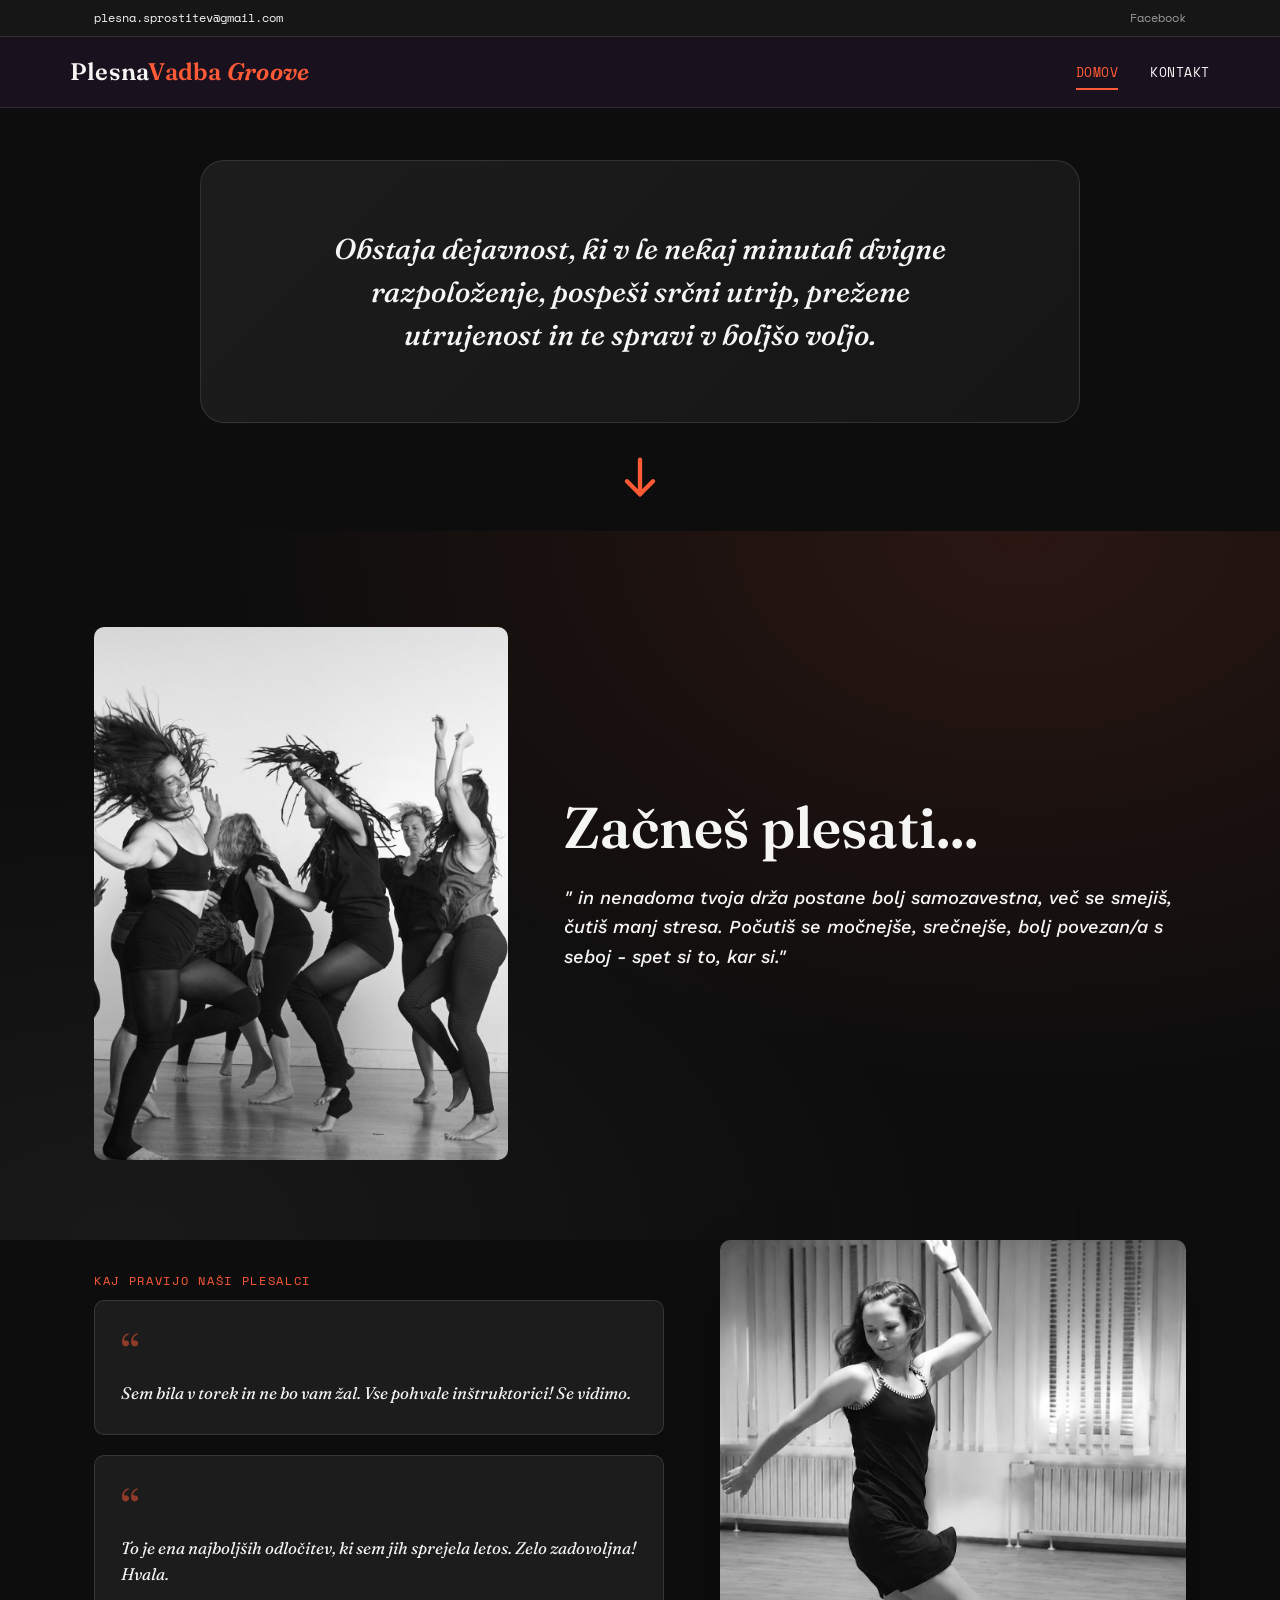
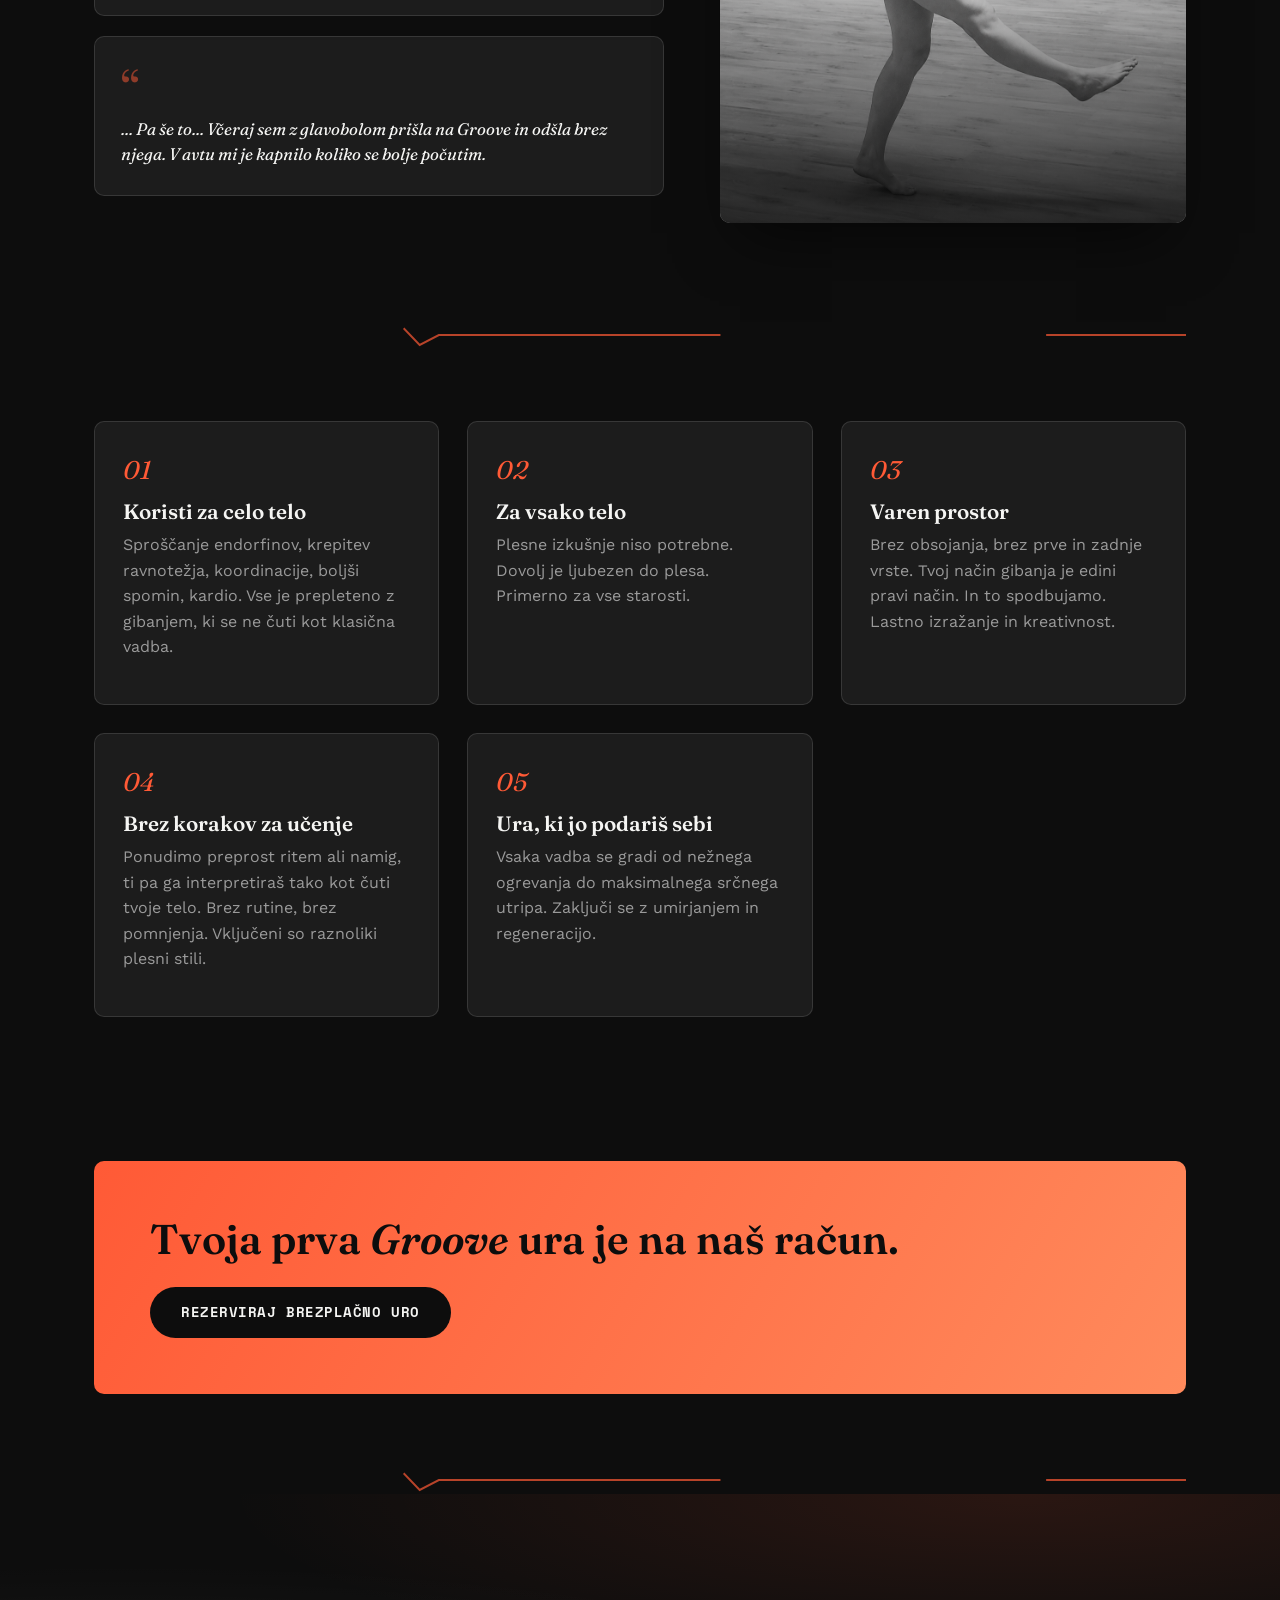
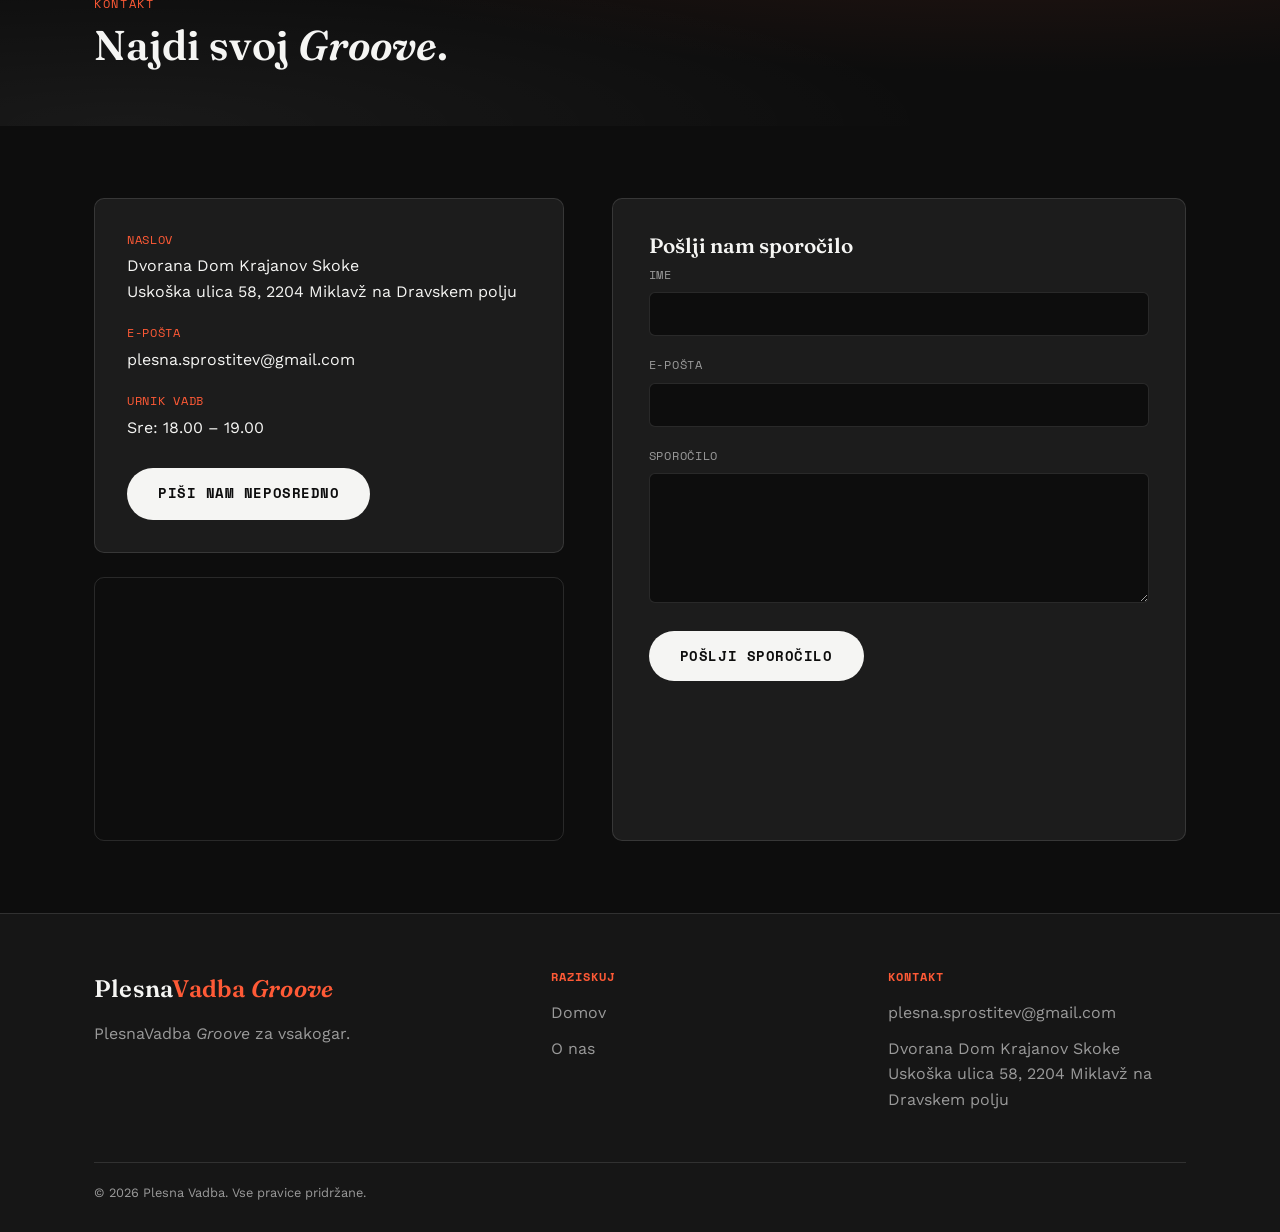
==== commit 9853844d: "change 2" ====
--- a/index.html
+++ b/index.html
@@ -6,12 +6,13 @@
   <meta name="viewport" content="width=device-width, initial-scale=1.0" />
   <title>Plesna Vadba — Plesna šola</title>
   <meta name="description"
-    content="Plesna Vadba je plesni studio po metodi Groove — vadbe brez obsojanja in brez koreografije, za vsako starost in vsako telo." />
+    content="Groove je plesna vadba brez koreografije, kjer pride v ospredje lastna kreativnost. Plesno predznanje ni potrebno. Je aktivnost, kjer glavni cilj ni popolnost ampak dobro počutje." />
   <link rel="preconnect" href="https://fonts.googleapis.com">
   <link
     href="https://fonts.googleapis.com/css2?family=Fraunces:ital,wght@0,500;0,600;1,500&family=Work+Sans:wght@400;500;600&family=Space+Mono:wght@400;700&display=swap"
     rel="stylesheet">
   <link rel="stylesheet" href="style.css">
+  <meta name="keywords" content="plesna vadba, Maribor, Štajerska, lastno izražanje, iskanje sebe, gibanje, solo ples, ples v skupini, sprostitev, groove metoda, ples brez koreografije" />
 </head>
 
 <body>
@@ -26,10 +27,11 @@
       </div>
     </div>
   </div>
+  
 
   <header class="site-header">
     <div class="container nav-row">
-      <a href="index.html" class="logo">Plesna<span>Vadba</span></a>
+      <a href="index.html" class="logo">Plesna<span>Vadba </span> <span class="groove">Groove</span></a>
       <nav class="main-nav" aria-label="Glavna navigacija">
         <ul>
           <li><a href="index.html" class="active">Domov</a></li>
@@ -42,24 +44,9 @@
     </div>
   </header>
 
-  <section class="hero">
-    <div class="container about-grid">
-      <div class="about-image">
-        <img src="public/images/img_dance_black3.jpg" alt="Skupina plesalcev med vadbo" />
-      </div>
-      <div class="about-copy">
-        <h1>Začneš plesati... </h1>
-        <blockquote>" in nenadoma tvoja drža postane bolj samozavestna, več se smejiš, čutiš manj stresa. Počutiš se
-          močnajše, srečnejše, bolj povezan s seboj - spet si to, kar si."</blockquote>
-        <p>Plesna sprostitev za vse, ki potrebujete odklop, dvig srčnega utripa in dobro družbo.
-          To je prostor, kjer poleg sproščanja telesa, sprostimo tudi glavo in odvržemo vse tiste misli, ki nam ne
-          služijo.</p>
-      </div>
-    </div>
-  </section>
-
+  <section style="margin:0;padding:0;" class="info-box-section">
+  <br><br>
   <fieldset class="info-box">
-    <legend>Ali <span class="pop">veš?</span></legend>
     <p>Obstaja dejavnost, ki v le nekaj minutah dvigne razpoloženje, pospeši srčni utrip, prežene utrujenost in te spravi v boljšo voljo.</p>
   </fieldset>
 
@@ -70,13 +57,36 @@
     </svg>
   </div>
 
+  </section>
+  <section class="hero">
+    <div class="container about-grid">
+      <div class="about-image">
+        <img src="public/images/img_dance_black3.jpg" alt="Skupina plesalcev med vadbo" />
+      </div>
+      <div class="about-copy">
+        <h1>Začneš plesati... </h1>
+        <blockquote>" in nenadoma tvoja drža postane bolj samozavestna, več se smejiš, čutiš manj stresa. Počutiš se
+          močnejše, srečnejše, bolj povezan/a s seboj - spet si to, kar si."</blockquote>
+      </div>
+    </div>
+  </section>
 
   <section style="padding-top: 0;">
     <div class="container hero-grid">
       <div class="hero-copy">
-        <blockquote class="eyebrow" style="font-size: medium;">Utišaj misli, začuti telo. Bistvo <span class="groove">Groova</span> je v tem, da se spet najdeš.</blockquote>
-        <p class="tagline">Brez razmišljanja o korakih, brez primerjanja - le dobra glasba, poln prostor dobre energije
-          - POPOLNA VADBA ZATE</p>
+        <span class="eyebrow">Kaj pravijo naši plesalci</span>
+        <div class="testimonials-grid" style="grid-template-columns: 1fr; gap: 20px;">
+          <div class="testimonial-card">
+            <p>Sem bila v torek in ne bo vam žal. Vse pohvale inštruktorici! Se vidimo.</p>
+          </div>
+          <div class="testimonial-card">
+            <p>To je ena najboljših odločitev, ki sem jih sprejela letos. Zelo zadovoljna! Hvala.</p>
+          </div>
+          <div class="testimonial-card">
+            <p>... Pa še to... Včeraj sem z glavobolom prišla na <span class="groove">Groove</span> in odšla brez
+              njega. V avtu mi je kapnilo koliko se bolje počutim.</p>
+          </div>
+        </div>
       </div>
       <div class="hero-image">
         <img src="public/images/front.png" alt="Skupina ljudi sproščeno pleše v svetlem studiu" />
@@ -121,12 +131,6 @@
           <p>Vsaka vadba se gradi od nežnega ogrevanja do maksimalnega srčnega utripa. Zaključi se z umirjanjem in
             regeneracijo.</p>
         </div>
-        <div class="perk-card">
-          <span class="perk-icon">06</span>
-          <h3>Prvi obisk je brezplačen</h3>
-          <p>Preveri, če je tovrsten način gibanja zate. Brez obveznosti</p>
-          <a href="index.html#contact" class="btn btn-primary"> Rezerviraj brezplačno uro</a>
-        </div>
       </div>
     </div>
   </section>
@@ -140,21 +144,19 @@
         </div>
         <a href="contact.html" class="btn btn-primary">Rezerviraj brezplačno uro</a>
       </div>
-    </div>
-  </section>
-
-  <section class="hero" style="padding-bottom: 40px;" id="contact">
-    <div class="container">
-      <span class="eyebrow">Kontakt</span>
-      <h1>Najdi svoj <span class="groove">Groove</span>.</h1>
-      <p class="tagline">Vprašanja o vadbah, urniku ali o tem, kaj pričakovati prvič? Piši nam — običajno odgovorimo v
-        enem dnevu.</p>
     </div>
   </section>
 
   <svg class="beat-line container" viewBox="0 0 1140 28" preserveAspectRatio="none" aria-hidden="true">
     <path d="M0,14 L120,14 L140,4 L160,24 L180,14 L300,14 L320,4 L340,24 L360,14 L1140,14" />
   </svg>
+
+  <section class="hero" style="padding-bottom: 40px;" id="contact">
+    <div class="container">
+      <span class="eyebrow">Kontakt</span>
+      <h2>Najdi svoj <span class="groove">Groove</span>.</h2>
+    </div>
+  </section>
 
   <section>
     <div class="container contact-grid">
@@ -219,8 +221,8 @@
     <div class="container">
       <div class="footer-grid">
         <div>
-          <div class="logo">Studio<span>Ritem</span></div>
-          <p style="margin-top: 12px;">Studio metode <span class="groove">Groove</span> za vsako starost in vsako telo.
+          <div class="logo">Plesna<span>Vadba </span><span class="groove">Groove</span></div>
+          <p style="margin-top: 12px;">PlesnaVadba <span class="groove">Groove</span> za vsakogar.
           </p>
         </div>
         <div>
--- a/style.css
+++ b/style.css
@@ -73,20 +73,66 @@
 }
 
 /* ===========================================================
-   Info box — bordered callout with overlaid heading
-   =========================================================== */
-.info-box {
-  border: 2px solid var(--color-text);
-  border-radius: var(--radius);
-  padding: 36px 28px 28px;
+   Intro quote — opening statement section
+   =========================================================== */
+.quote-intro {
+  padding: 88px 0 40px;
+  text-align: center;
+  position: relative;
+}
+.quote-intro .container {
+  max-width: 760px;
+}
+.quote-intro .quote-mark {
+  font-family: var(--font-display);
+  font-size: 5rem;
+  line-height: 1;
+  color: var(--color-pop);
+  opacity: 0.5;
+  display: block;
+  margin-bottom: -0.3em;
+}
+.quote-intro blockquote {
+  font-family: var(--font-display);
+  font-style: italic;
+  font-weight: 500;
+  font-size: clamp(1.4rem, 3vw, 2rem);
+  line-height: 1.4;
+  color: var(--color-text);
   margin: 0 auto;
   max-width: 640px;
-  min-height: 160px;
+}
+.quote-intro .quote-underline {
+  width: 64px;
+  height: 3px;
+  background: var(--color-pop);
+  border-radius: 2px;
+  margin: 32px auto 0;
+}
+
+/* ===========================================================
+   Info box — bordered callout with overlaid heading
+   =========================================================== */
+.info-box {
+  border: 1px solid var(--color-border);
+  background: linear-gradient(135deg, var(--color-card), var(--color-bg-alt));
+  border-radius: 24px;
+  padding: 66px 58px;
+  margin: 0 auto;
+  max-width: 880px;
+  min-height: 260px;
   position: relative;
   display: flex;
+  flex-direction: column;
   align-items: center;
   justify-content: center;
   text-align: center;
+  gap: 18px;
+}
+.info-box-icon {
+  width: 44px;
+  height: 44px;
+  color: var(--color-text-muted);
 }
 .info-box legend {
   padding: 0 14px;
@@ -101,18 +147,24 @@
 }
 .info-box p {
   margin: 0;
-  color: var(--color-text-muted);
+  color: var(--color-text);
+  font-family: var(--font-display);
+  font-style: italic;
+  font-weight: 500;
+  font-size: 1.8rem;
+  line-height: 1.5;
+  max-width: 620px;
 }
 
 /* Downward arrow, placed after a section to point at what follows */
 .arrow-down {
   display: flex;
   justify-content: center;
-  padding: 20px 0;
+  padding: 28px 0;
 }
 .arrow-down svg {
-  width: 32px;
-  height: 32px;
+  width: 52px;
+  height: 52px;
   color: var(--color-pop);
   animation: arrow-bounce 1.6s ease-in-out infinite;
 }
@@ -411,9 +463,8 @@
 .about-image {
   border-radius: var(--radius);
   overflow: hidden;
-  aspect-ratio: 3 / 4;
-}
-.about-image img { width: 100%; height: 100%; object-fit: cover; }
+}
+.about-image img { width: 100%; height: auto; display: block; }
 blockquote {
   font-family: var(--font-display);
   font-style: italic;
@@ -421,11 +472,50 @@
   margin: 0 0 20px;
   color: var(--color-text);
 }
+.about-copy blockquote {
+  font-family: var(--font-body);
+  font-style: italic;
+  font-weight: 500;
+  font-size: 1.15rem;
+  line-height: 1.6;
+}
 cite {
   font-family: var(--font-mono);
   font-style: normal;
   font-size: 0.8rem;
   color: var(--color-gold);
+}
+
+/* Testimonials */
+.testimonials-grid {
+  display: grid;
+  grid-template-columns: repeat(3, 1fr);
+  gap: 24px;
+}
+.testimonial-card {
+  background: var(--color-card);
+  border: 1px solid var(--color-border);
+  border-radius: var(--radius);
+  padding: 28px 26px;
+  position: relative;
+}
+.testimonial-card::before {
+  content: "“";
+  font-family: var(--font-display);
+  font-size: 3rem;
+  line-height: 1;
+  color: var(--color-pop);
+  opacity: 0.5;
+  display: block;
+  margin-bottom: 4px;
+}
+.testimonial-card p {
+  font-family: var(--font-display);
+  font-style: italic;
+  color: var(--color-text);
+  font-size: 1.05rem;
+  line-height: 1.5;
+  margin: 0;
 }
 
 /* Stats strip */
@@ -598,6 +688,7 @@
   .hero-image { order: -1; max-width: 420px; margin: 0 auto; }
   .perks-grid,
   .programs-grid { grid-template-columns: repeat(2, 1fr); }
+  .testimonials-grid { grid-template-columns: 1fr; }
   .stats-strip { grid-template-columns: repeat(2, 1fr); row-gap: 28px; }
   .footer-grid { grid-template-columns: 1fr 1fr; }
 }
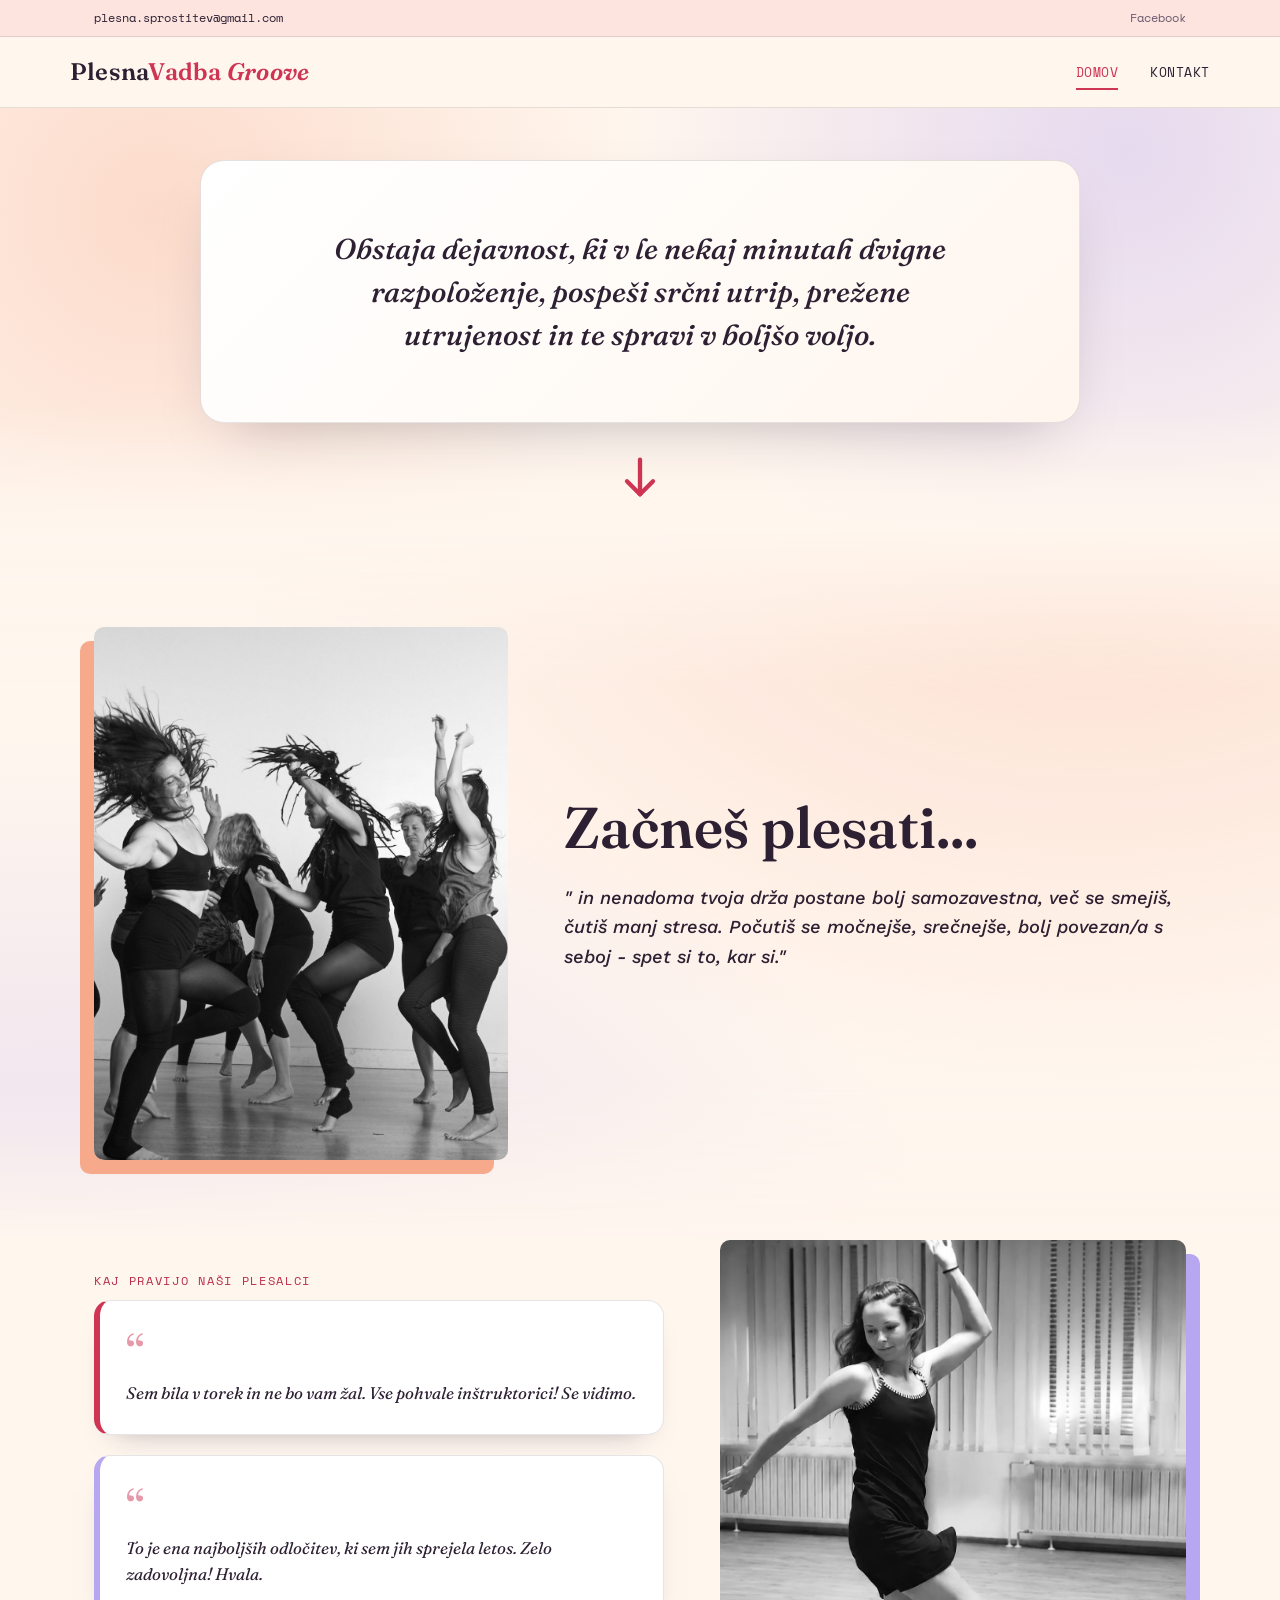
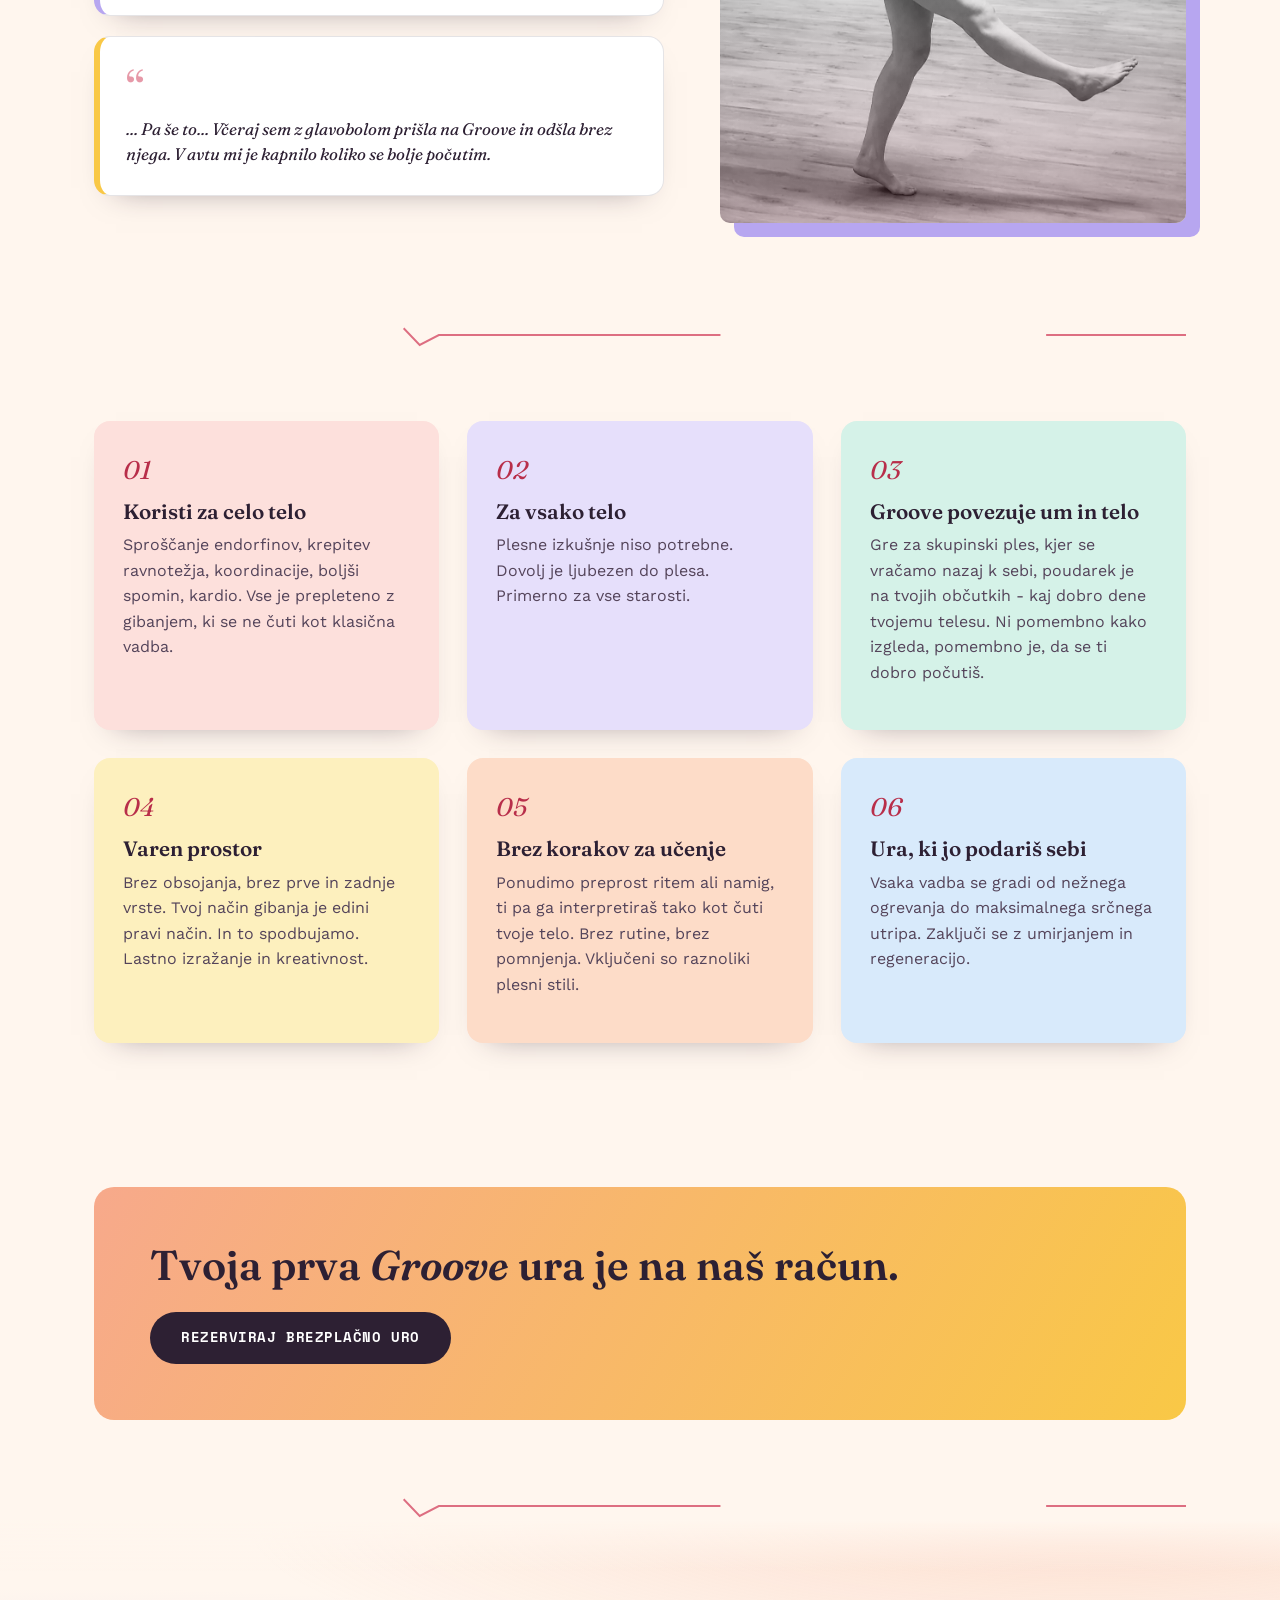
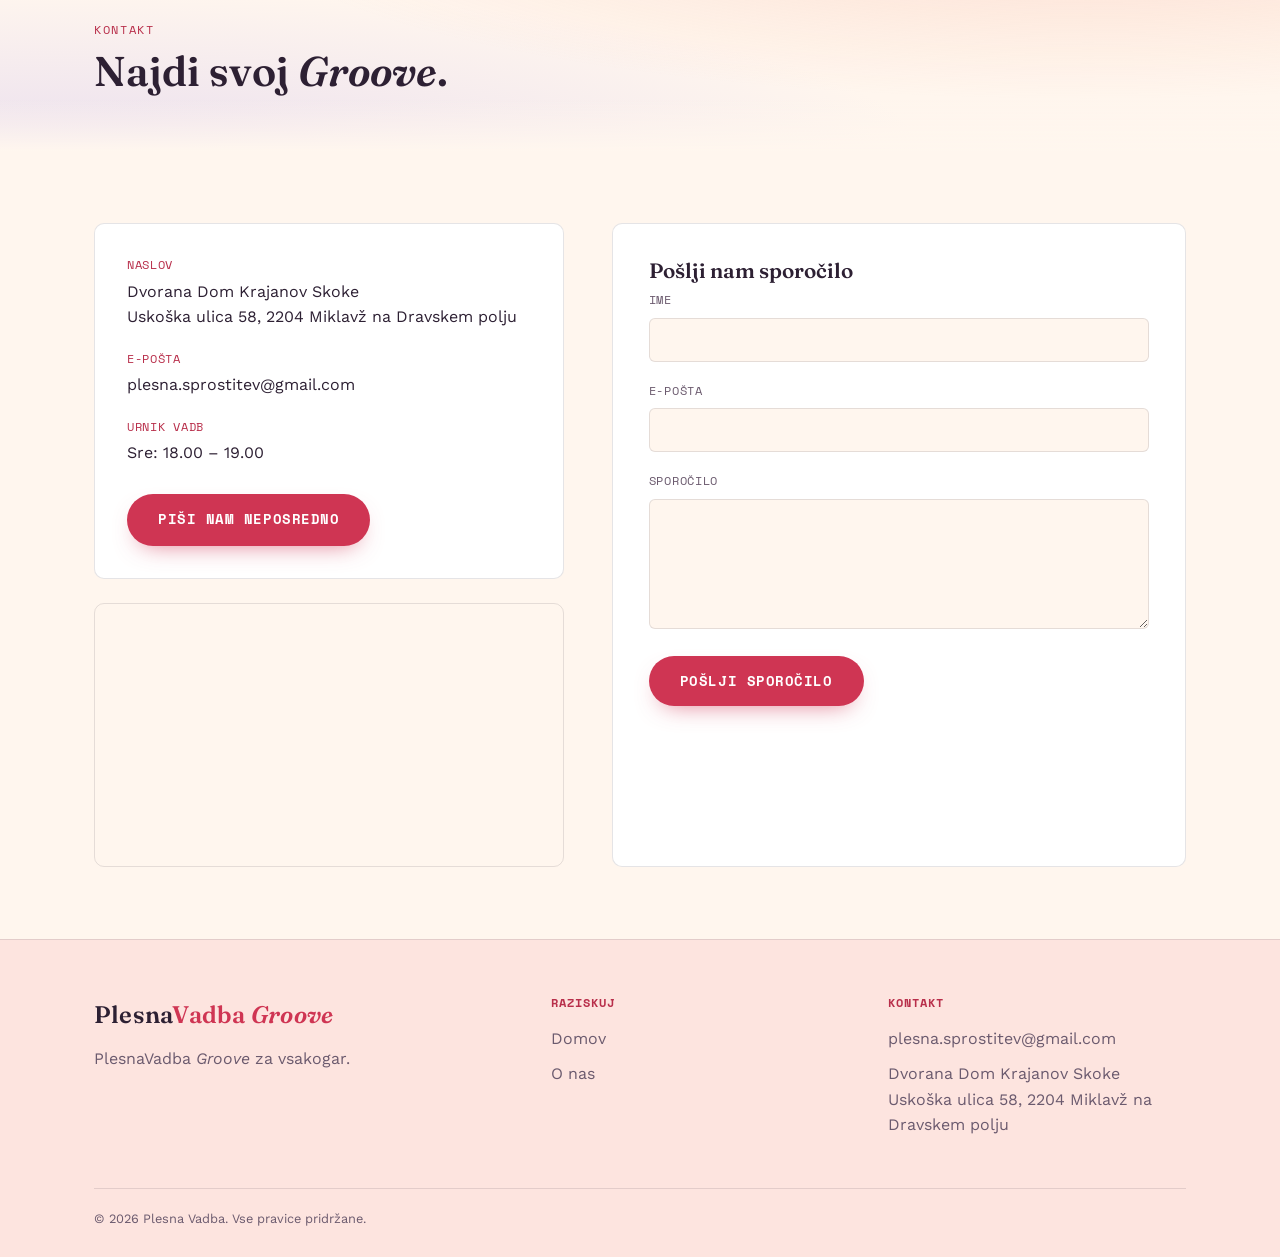
==== commit e7c28356: "changes+" ====
--- a/index.html
+++ b/index.html
@@ -4,15 +4,63 @@
 <head>
   <meta charset="UTF-8" />
   <meta name="viewport" content="width=device-width, initial-scale=1.0" />
-  <title>Plesna Vadba — Plesna šola</title>
+  <title>Groove plesna vadba Maribor | Plesna Vadba</title>
   <meta name="description"
-    content="Groove je plesna vadba brez koreografije, kjer pride v ospredje lastna kreativnost. Plesno predznanje ni potrebno. Je aktivnost, kjer glavni cilj ni popolnost ampak dobro počutje." />
+    content="Groove je plesna vadba brez koreografije za vsako telo. Predznanje ni potrebno, prva ura je brezplačna. Miklavž na Dravskem polju, Maribor." />
   <link rel="preconnect" href="https://fonts.googleapis.com">
   <link
     href="https://fonts.googleapis.com/css2?family=Fraunces:ital,wght@0,500;0,600;1,500&family=Work+Sans:wght@400;500;600&family=Space+Mono:wght@400;700&display=swap"
     rel="stylesheet">
   <link rel="stylesheet" href="style.css">
-  <meta name="keywords" content="plesna vadba, Maribor, Štajerska, lastno izražanje, iskanje sebe, gibanje, solo ples, ples v skupini, sprostitev, groove metoda, ples brez koreografije" />
+
+  <link rel="canonical" href="https://zagroovaj.si/" />
+  <meta name="theme-color" content="#fff6ee" />
+
+  <link rel="icon" href="favicon.svg" type="image/svg+xml" />
+  <link rel="icon" href="favicon.png" type="image/png" sizes="96x96" />
+
+  <meta property="og:type" content="website" />
+  <meta property="og:site_name" content="Plesna Vadba" />
+  <meta property="og:title" content="Plesna Vadba Groove — plesna vadba brez koreografije" />
+  <meta property="og:description"
+    content="Plesna vadba za vsako telo. Predznanje ni potrebno, prva ura je brezplačna." />
+  <meta property="og:url" content="https://zagroovaj.si/" />
+  <meta property="og:image" content="https://zagroovaj.si/public/images/og-image.jpg" />
+  <meta property="og:image:width" content="1200" />
+  <meta property="og:image:height" content="630" />
+  <meta property="og:locale" content="sl_SI" />
+  <meta name="twitter:card" content="summary_large_image" />
+
+  <script type="application/ld+json">
+{
+  "@context": "https://schema.org",
+  "@type": "DanceSchool",
+  "name": "Plesna Vadba Groove",
+  "description": "Groove je plesna vadba brez koreografije, kjer pride v ospredje lastna kreativnost. Plesno predznanje ni potrebno.",
+  "url": "https://zagroovaj.si/",
+  "image": "https://zagroovaj.si/public/images/og-image.jpg",
+  "email": "plesna.sprostitev@gmail.com",
+  "address": {
+    "@type": "PostalAddress",
+    "streetAddress": "Uskoška ulica 58",
+    "addressLocality": "Miklavž na Dravskem polju",
+    "postalCode": "2204",
+    "addressCountry": "SI"
+  },
+  "areaServed": ["Maribor", "Miklavž na Dravskem polju", "Štajerska"],
+  "openingHoursSpecification": [
+    {
+      "@type": "OpeningHoursSpecification",
+      "dayOfWeek": "Wednesday",
+      "opens": "18:00",
+      "closes": "19:00"
+    }
+  ],
+  "sameAs": ["https://www.facebook.com/share/1FZcJgLo23/"]
+}
+</script>
+  <meta name="keywords"
+    content="plesna vadba, Maribor, Štajerska, lastno izražanje, iskanje sebe, gibanje, solo ples, ples v skupini, sprostitev, groove metoda, ples brez koreografije" />
 </head>
 
 <body>
@@ -27,7 +75,7 @@
       </div>
     </div>
   </div>
-  
+
 
   <header class="site-header">
     <div class="container nav-row">
@@ -45,23 +93,25 @@
   </header>
 
   <section style="margin:0;padding:0;" class="info-box-section">
-  <br><br>
-  <fieldset class="info-box">
-    <p>Obstaja dejavnost, ki v le nekaj minutah dvigne razpoloženje, pospeši srčni utrip, prežene utrujenost in te spravi v boljšo voljo.</p>
-  </fieldset>
-
-  <div class="arrow-down">
-    <svg viewBox="0 0 24 24" fill="none" stroke="currentColor" stroke-width="2" stroke-linecap="round" stroke-linejoin="round">
-      <line x1="12" y1="4" x2="12" y2="20"></line>
-      <polyline points="6 14 12 20 18 14"></polyline>
-    </svg>
-  </div>
+    <br><br>
+    <fieldset class="info-box">
+      <p>Obstaja dejavnost, ki v le nekaj minutah dvigne razpoloženje, pospeši srčni utrip, prežene utrujenost in te
+        spravi v boljšo voljo.</p>
+    </fieldset>
+
+    <div class="arrow-down">
+      <svg viewBox="0 0 24 24" fill="none" stroke="currentColor" stroke-width="2" stroke-linecap="round"
+        stroke-linejoin="round">
+        <line x1="12" y1="4" x2="12" y2="20"></line>
+        <polyline points="6 14 12 20 18 14"></polyline>
+      </svg>
+    </div>
 
   </section>
   <section class="hero">
     <div class="container about-grid">
       <div class="about-image">
-        <img src="public/images/img_dance_black3.jpg" alt="Skupina plesalcev med vadbo" />
+        <img src="public/images/img_dance_black3.jpg" loading="lazy" alt="Skupina plesalcev med vadbo" />
       </div>
       <div class="about-copy">
         <h1>Začneš plesati... </h1>
@@ -89,7 +139,7 @@
         </div>
       </div>
       <div class="hero-image">
-        <img src="public/images/front.png" alt="Skupina ljudi sproščeno pleše v svetlem studiu" />
+        <img src="public/images/front.webp" loading="lazy" alt="Skupina ljudi sproščeno pleše v svetlem studiu" />
       </div>
     </div>
   </section>
@@ -115,18 +165,25 @@
         </div>
         <div class="perk-card">
           <span class="perk-icon">03</span>
+          <h3>Groove povezuje um in telo</h3>
+          <p>Gre za skupinski ples, kjer se vračamo nazaj k sebi, poudarek je na tvojih občutkih - kaj dobro dene
+            tvojemu telesu.
+            Ni pomembno kako izgleda, pomembno je, da se ti dobro počutiš.</p>
+        </div>
+        <div class="perk-card">
+          <span class="perk-icon">04</span>
           <h3>Varen prostor</h3>
           <p>Brez obsojanja, brez prve in zadnje vrste. Tvoj način gibanja je edini pravi način. In to spodbujamo.
             Lastno izražanje in kreativnost.</p>
         </div>
         <div class="perk-card">
-          <span class="perk-icon">04</span>
+          <span class="perk-icon">05</span>
           <h3>Brez korakov za učenje</h3>
           <p>Ponudimo preprost ritem ali namig, ti pa ga interpretiraš tako kot čuti tvoje telo. Brez rutine, brez
             pomnjenja. Vključeni so raznoliki plesni stili.</p>
         </div>
         <div class="perk-card">
-          <span class="perk-icon">05</span>
+          <span class="perk-icon">06</span>
           <h3>Ura, ki jo podariš sebi</h3>
           <p>Vsaka vadba se gradi od nežnega ogrevanja do maksimalnega srčnega utripa. Zaključi se z umirjanjem in
             regeneracijo.</p>
@@ -142,7 +199,7 @@
         <div>
           <h2>Tvoja prva <span class="groove">Groove</span> ura je na naš račun.</h2>
         </div>
-        <a href="contact.html" class="btn btn-primary">Rezerviraj brezplačno uro</a>
+        <a href="index.html#contact" class="btn btn-primary">Rezerviraj brezplačno uro</a>
       </div>
     </div>
   </section>
--- a/style.css
+++ b/style.css
@@ -1,18 +1,23 @@
 /* ===========================================================
-   Studio Ritem — design tokens
+   Plesna Vadba — design tokens
    =========================================================== */
 :root {
-  --color-bg: #0d0d0d;
-  --color-bg-alt: #161616;
-  --color-card: #1c1c1c;
-  --color-text: #f5f5f3;
-  --color-text-muted: #9a9a9a;
-  --color-accent: #f5f5f3;
+  --color-bg: #fff6ee;
+  --color-bg-alt: #fde4df;
+  --color-card: #ffffff;
+  --color-text: #2d2033;
+  --color-text-muted: #6b5a6e;
+  --color-accent: #2d2033;
   --color-accent-dim: #ffffff;
-  --color-gold: #ff5a36;
-  --color-pop: #ff5a36;
-  --color-pop-soft: #ff8a5c;
-  --color-border: rgba(245, 245, 243, 0.12);
+  --color-gold: #b82e4a;
+  --color-pop: #cf3553;
+  --color-pop-soft: #f7a98b;
+  --color-border: rgba(45, 32, 51, 0.12);
+
+  --color-sun: #f9c846;
+  --color-lav: #b7a6f0;
+  --color-mint: #bdebdd;
+  --color-peach: #f7a98b;
 
   --font-display: "Fraunces", "Georgia", serif;
   --font-body: "Work Sans", "Helvetica Neue", Arial, sans-serif;
@@ -37,6 +42,8 @@
 
 img { max-width: 100%; display: block; }
 
+::selection { background: var(--color-sun); color: var(--color-text); }
+
 a { color: inherit; text-decoration: none; }
 
 .container {
@@ -115,7 +122,7 @@
    =========================================================== */
 .info-box {
   border: 1px solid var(--color-border);
-  background: linear-gradient(135deg, var(--color-card), var(--color-bg-alt));
+  background: linear-gradient(135deg, var(--color-card), var(--color-bg));
   border-radius: 24px;
   padding: 66px 58px;
   margin: 0 auto;
@@ -128,6 +135,7 @@
   justify-content: center;
   text-align: center;
   gap: 18px;
+  box-shadow: 0 24px 60px -30px rgba(45, 32, 51, 0.35);
 }
 .info-box-icon {
   width: 44px;
@@ -154,6 +162,14 @@
   font-size: 1.8rem;
   line-height: 1.5;
   max-width: 620px;
+}
+
+/* Soft pastel glow behind the opening section */
+.info-box-section {
+  background:
+    linear-gradient(to bottom, transparent 70%, var(--color-bg) 100%),
+    radial-gradient(circle at 12% 25%, rgba(247, 169, 139, 0.35), transparent 42%),
+    radial-gradient(circle at 88% 10%, rgba(183, 166, 240, 0.35), transparent 42%);
 }
 
 /* Downward arrow, placed after a section to point at what follows */
@@ -195,18 +211,19 @@
 }
 
 .btn-primary {
-  background: var(--color-accent);
-  color: #0d0d0d;
+  background: var(--color-pop);
+  color: #ffffff;
   font-weight: 700;
-}
-.btn-primary:hover { background: transparent; color: var(--color-text); border-color: var(--color-text); transform: translateY(-2px); }
+  box-shadow: 0 10px 24px -12px rgba(207, 53, 83, 0.7);
+}
+.btn-primary:hover { background: var(--color-text); color: #ffffff; border-color: var(--color-text); transform: translateY(-2px); }
 
 .btn-ghost {
   background: transparent;
   color: var(--color-text);
-  border-color: var(--color-border);
-}
-.btn-ghost:hover { border-color: var(--color-text); background: var(--color-text); color: #0d0d0d; }
+  border-color: var(--color-text-muted);
+}
+.btn-ghost:hover { border-color: var(--color-text); background: var(--color-text); color: #ffffff; }
 
 /* ===========================================================
    Top utility bar
@@ -242,7 +259,7 @@
   position: sticky;
   top: 0;
   z-index: 100;
-  background: rgba(27, 18, 32, 0.92);
+  background: rgba(255, 246, 238, 0.92);
   backdrop-filter: blur(8px);
   border-bottom: 1px solid var(--color-border);
 }
@@ -334,8 +351,9 @@
   padding: 96px 0 80px;
   overflow: hidden;
   background:
-    radial-gradient(ellipse at 80% 0%, rgba(255,90,54,0.12), transparent 55%),
-    radial-gradient(ellipse at 10% 100%, rgba(255,255,255,0.05), transparent 50%);
+    linear-gradient(to bottom, var(--color-bg) 0, transparent 22%, transparent 78%, var(--color-bg) 100%),
+    radial-gradient(ellipse at 85% 0%, rgba(247, 169, 139, 0.30), transparent 55%),
+    radial-gradient(ellipse at 5% 100%, rgba(183, 166, 240, 0.28), transparent 50%);
 }
 .hero-grid {
   display: grid;
@@ -361,7 +379,7 @@
   border-radius: var(--radius);
   overflow: hidden;
   aspect-ratio: 4 / 5;
-  box-shadow: 0 30px 60px -20px rgba(0,0,0,0.6);
+  box-shadow: 14px 14px 0 var(--color-lav);
 }
 .hero-image img {
   width: 100%;
@@ -372,7 +390,7 @@
   content: "";
   position: absolute;
   inset: 0;
-  background: linear-gradient(180deg, transparent 50%, rgba(13,13,13,0.85));
+  background: linear-gradient(180deg, transparent 60%, rgba(207, 53, 83, 0.12));
 }
 
 /* ===========================================================
@@ -394,10 +412,19 @@
 }
 .perk-card {
   background: var(--color-card);
-  border: 1px solid var(--color-border);
-  border-radius: var(--radius);
+  border: 1px solid transparent;
+  border-radius: 16px;
   padding: 28px;
-}
+  box-shadow: 0 14px 30px -22px rgba(45, 32, 51, 0.5);
+}
+.perk-card h3 { color: var(--color-text); }
+.perk-card p { color: #54445a; }
+.perk-card:nth-child(1) { background: #fde0dc; }
+.perk-card:nth-child(2) { background: #e6dffb; }
+.perk-card:nth-child(3) { background: #d5f2e8; }
+.perk-card:nth-child(4) { background: #fdf0be; }
+.perk-card:nth-child(5) { background: #fddcc8; }
+.perk-card:nth-child(6) { background: #d8eafb; }
 .perk-card .perk-icon {
   font-family: var(--font-display);
   font-style: italic;
@@ -422,7 +449,7 @@
 }
 .program-card:hover {
   transform: translateY(-6px);
-  box-shadow: 0 20px 40px -20px rgba(0,0,0,0.5);
+  box-shadow: 0 20px 40px -20px rgba(45, 32, 51, 0.35);
 }
 .program-media { aspect-ratio: 4 / 3; overflow: hidden; }
 .program-media img { width: 100%; height: 100%; object-fit: cover; }
@@ -463,6 +490,7 @@
 .about-image {
   border-radius: var(--radius);
   overflow: hidden;
+  box-shadow: -14px 14px 0 var(--color-peach);
 }
 .about-image img { width: 100%; height: auto; display: block; }
 blockquote {
@@ -495,10 +523,14 @@
 .testimonial-card {
   background: var(--color-card);
   border: 1px solid var(--color-border);
-  border-radius: var(--radius);
+  border-left: 6px solid var(--color-pop);
+  border-radius: 16px;
   padding: 28px 26px;
   position: relative;
-}
+  box-shadow: 0 14px 30px -22px rgba(45, 32, 51, 0.5);
+}
+.testimonial-card:nth-child(2) { border-left-color: var(--color-lav); }
+.testimonial-card:nth-child(3) { border-left-color: var(--color-sun); }
 .testimonial-card::before {
   content: "“";
   font-family: var(--font-display);
@@ -543,8 +575,8 @@
 
 /* CTA banner */
 .cta-banner {
-  background: linear-gradient(120deg, var(--color-pop), var(--color-pop-soft));
-  border-radius: var(--radius);
+  background: linear-gradient(120deg, var(--color-peach), var(--color-sun));
+  border-radius: 20px;
   padding: 56px;
   display: flex;
   align-items: center;
@@ -552,9 +584,9 @@
   gap: 24px;
   flex-wrap: wrap;
 }
-.cta-banner h2 { margin: 0; color: #0d0d0d; }
-.cta-banner .btn-primary { background: #0d0d0d; color: #f5f5f3; }
-.cta-banner .btn-primary:hover { background: transparent; color: #0d0d0d; border-color: #0d0d0d; }
+.cta-banner h2 { margin: 0; color: var(--color-text); }
+.cta-banner .btn-primary { background: var(--color-text); color: #ffffff; box-shadow: none; }
+.cta-banner .btn-primary:hover { background: transparent; color: var(--color-text); border-color: var(--color-text); }
 
 /* ===========================================================
    Contact page
@@ -623,7 +655,7 @@
 }
 .form-row input:focus,
 .form-row textarea:focus {
-  outline: 2px solid var(--color-accent);
+  outline: 2px solid var(--color-pop);
   outline-offset: 1px;
 }
 .form-row textarea { resize: vertical; min-height: 130px; }
@@ -639,8 +671,8 @@
   font-family: var(--font-mono);
   font-size: 0.85rem;
 }
-.form-status.success { color: #7be08a; }
-.form-status.error { color: var(--color-accent); }
+.form-status.success { color: #1a7f45; }
+.form-status.error { color: var(--color-pop); }
 
 /* ===========================================================
    Footer
@@ -720,6 +752,13 @@
   }
   nav.main-nav a { display: block; padding: 14px 0; border-bottom: 1px solid var(--color-border); }
 
+  .info-box {
+    width: calc(100% - 32px);
+    padding: 40px 24px;
+    min-height: 0;
+  }
+  .info-box p { font-size: 1.35rem; }
+
   .perks-grid,
   .programs-grid { grid-template-columns: 1fr; }
   .cta-banner { flex-direction: column; text-align: center; padding: 40px 24px; }
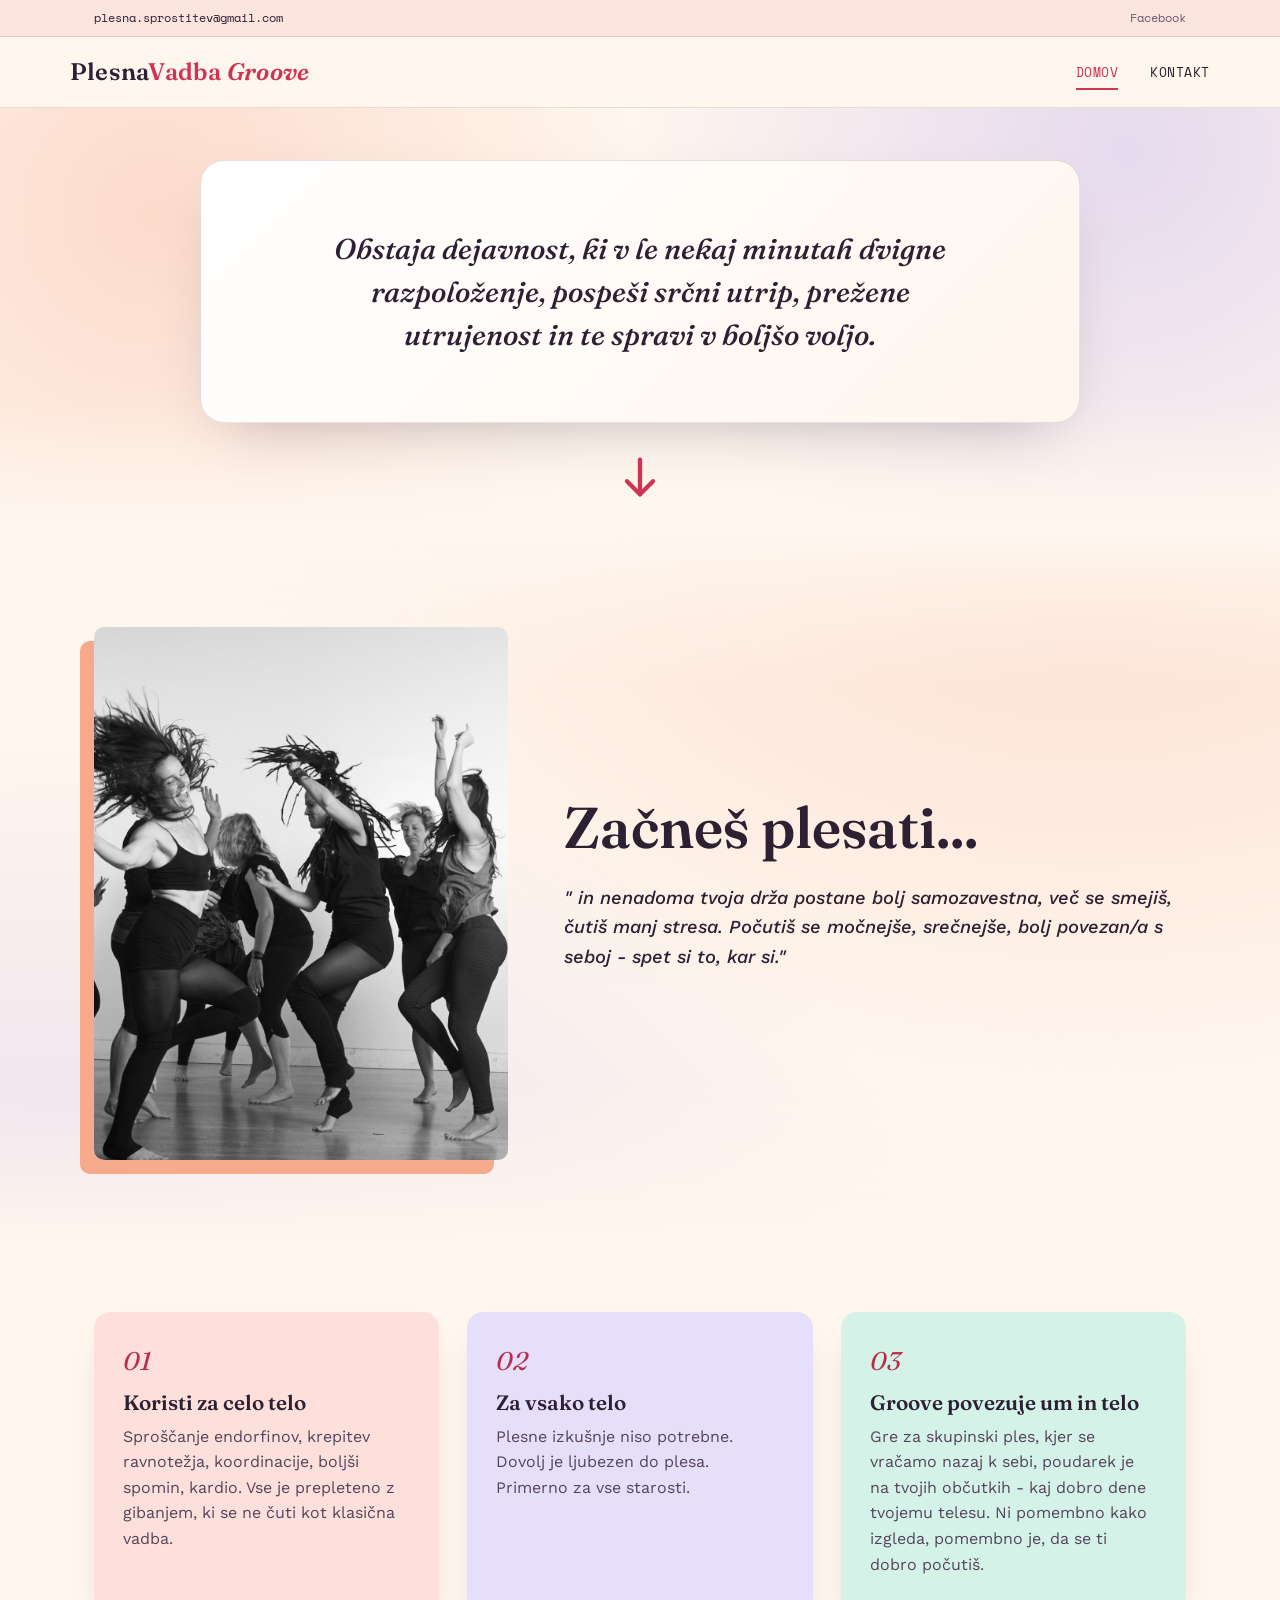
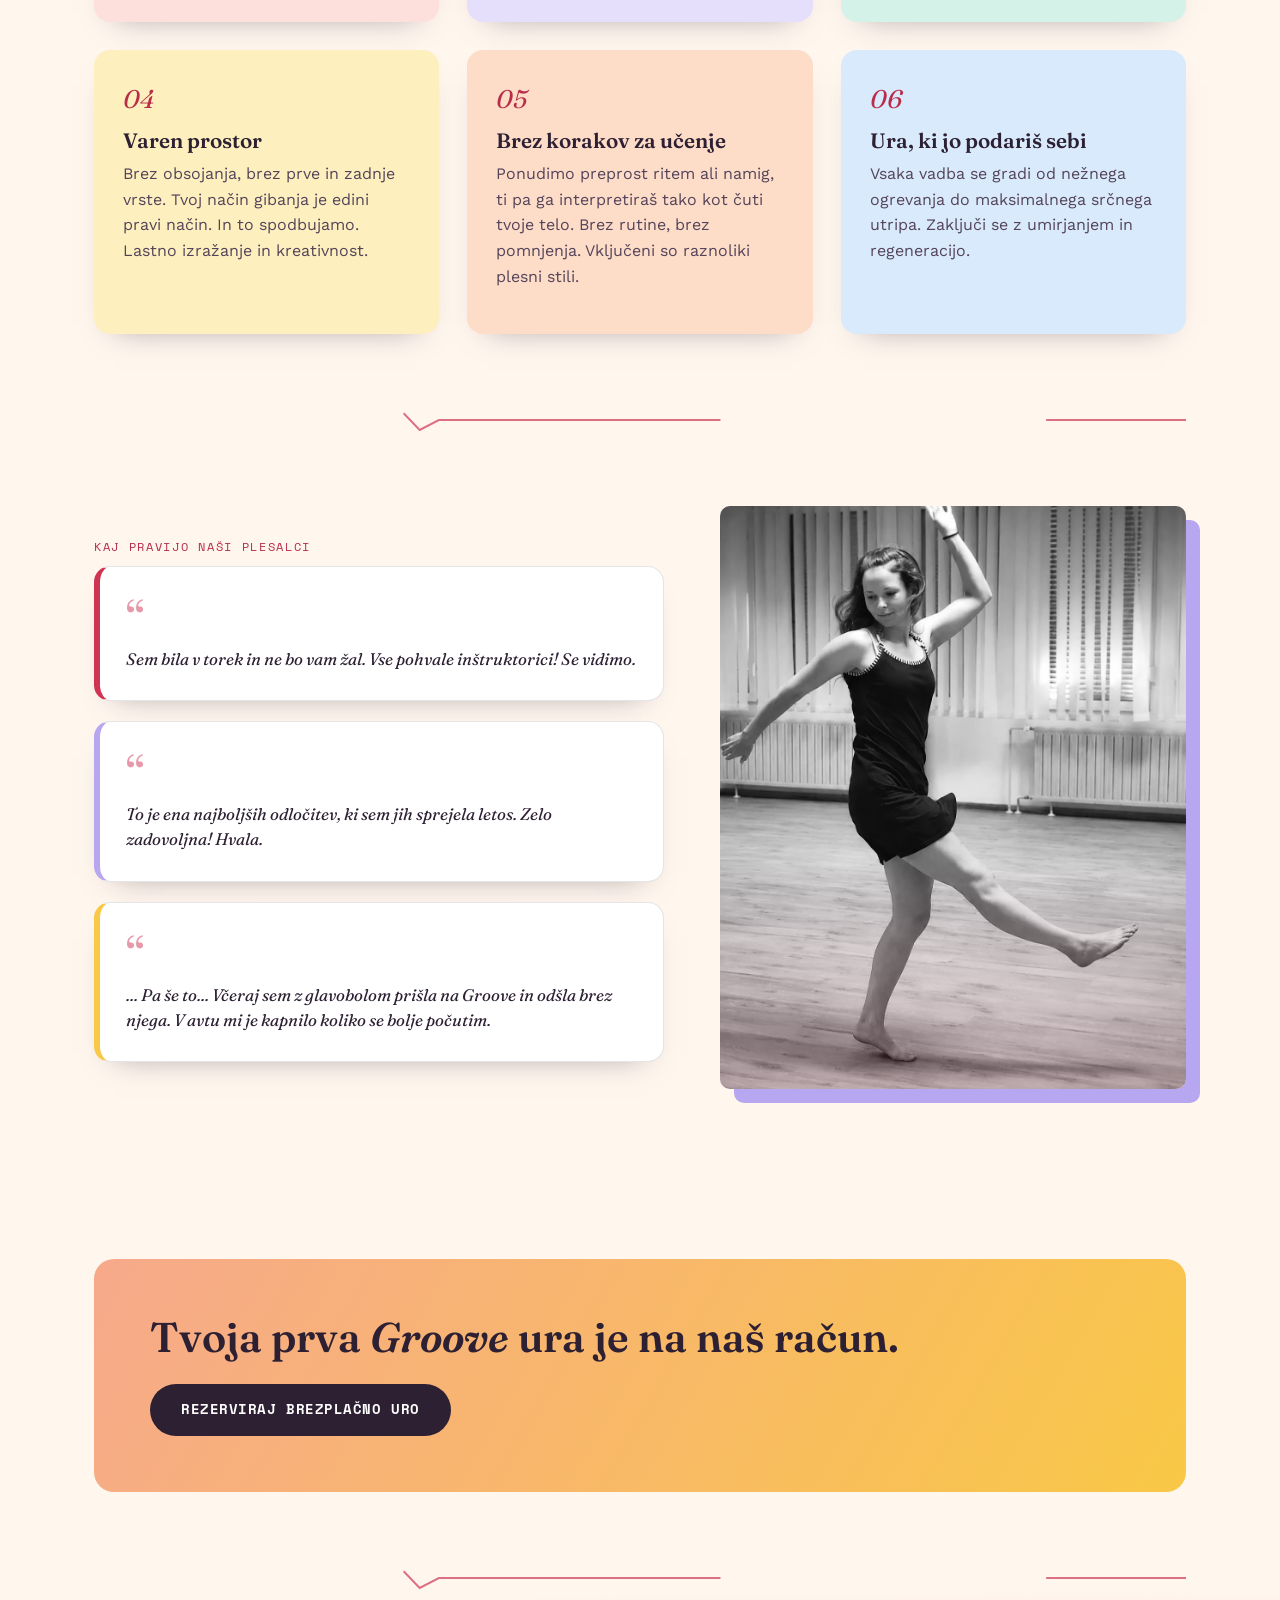
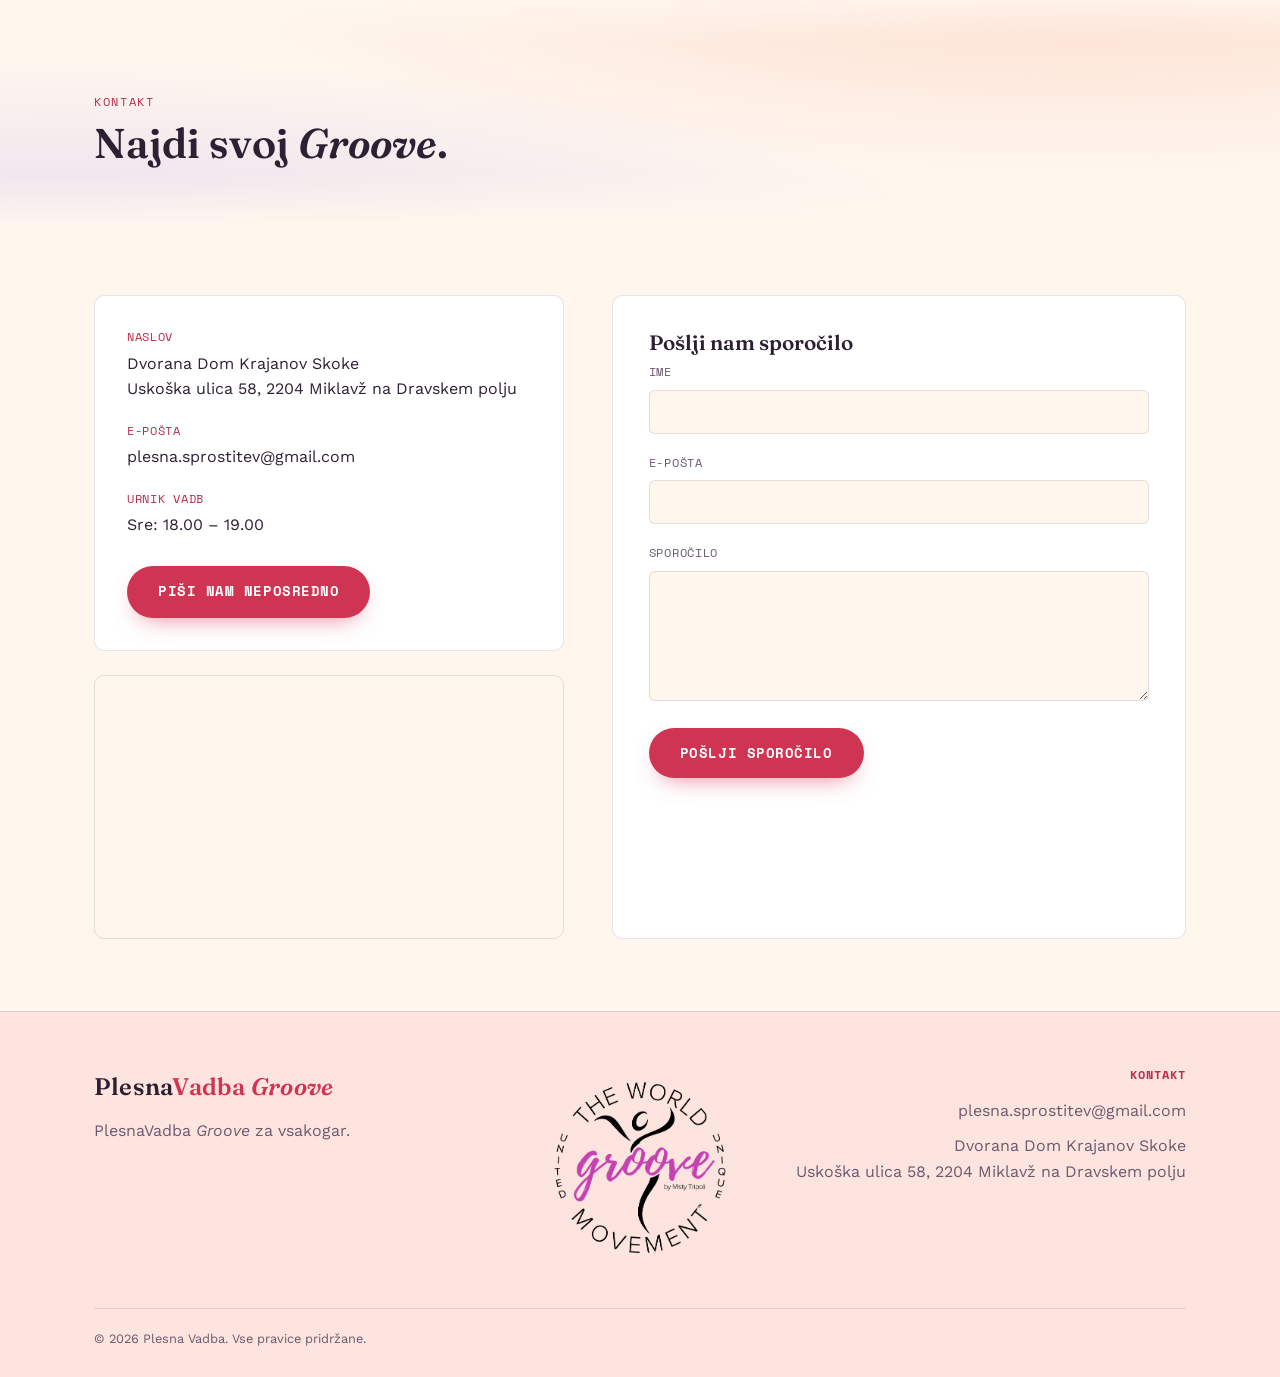
==== commit 6feb3aff: "add logo immage" ====
--- a/index.html
+++ b/index.html
@@ -111,7 +111,7 @@
   <section class="hero">
     <div class="container about-grid">
       <div class="about-image">
-        <img src="public/images/img_dance_black3.jpg" loading="lazy" alt="Skupina plesalcev med vadbo" />
+        <img src="public/images/img_dance_black3.jpg" loading="lazy" alt="" />
       </div>
       <div class="about-copy">
         <h1>Začneš plesati... </h1>
@@ -121,7 +121,56 @@
     </div>
   </section>
 
-  <section style="padding-top: 0;">
+  
+  <section id="why">
+    <div class="container">
+      <div class="perks-grid">
+        <div class="perk-card">
+          <span class="perk-icon">01</span>
+          <h3>Koristi za celo telo</h3>
+          <p>Sproščanje endorfinov, krepitev ravnotežja, koordinacije, boljši spomin, kardio. Vse je prepleteno z
+            gibanjem, ki se ne čuti kot klasična vadba.</p>
+        </div>
+        <div class="perk-card">
+          <span class="perk-icon">02</span>
+          <h3>Za vsako telo</h3>
+          <p>Plesne izkušnje niso potrebne. Dovolj je ljubezen do plesa. Primerno za vse starosti.</p>
+        </div>
+        <div class="perk-card">
+          <span class="perk-icon">03</span>
+          <h3>Groove povezuje um in telo</h3>
+          <p>Gre za skupinski ples, kjer se vračamo nazaj k sebi, poudarek je na tvojih občutkih - kaj dobro dene
+            tvojemu telesu.
+            Ni pomembno kako izgleda, pomembno je, da se ti dobro počutiš.</p>
+        </div>
+        <div class="perk-card">
+          <span class="perk-icon">04</span>
+          <h3>Varen prostor</h3>
+          <p>Brez obsojanja, brez prve in zadnje vrste. Tvoj način gibanja je edini pravi način. In to spodbujamo.
+            Lastno izražanje in kreativnost.</p>
+        </div>
+        <div class="perk-card">
+          <span class="perk-icon">05</span>
+          <h3>Brez korakov za učenje</h3>
+          <p>Ponudimo preprost ritem ali namig, ti pa ga interpretiraš tako kot čuti tvoje telo. Brez rutine, brez
+            pomnjenja. Vključeni so raznoliki plesni stili.</p>
+        </div>
+        <div class="perk-card">
+          <span class="perk-icon">06</span>
+          <h3>Ura, ki jo podariš sebi</h3>
+          <p>Vsaka vadba se gradi od nežnega ogrevanja do maksimalnega srčnega utripa. Zaključi se z umirjanjem in
+            regeneracijo.</p>
+        </div>
+      </div>
+    </div>
+  </section>
+
+  <svg class="beat-line container" viewBox="0 0 1140 28" preserveAspectRatio="none" aria-hidden="true">
+    <path d="M0,14 L120,14 L140,4 L160,24 L180,14 L300,14 L320,4 L340,24 L360,14 L1140,14" />
+  </svg>
+
+
+  <section>
     <div class="container hero-grid">
       <div class="hero-copy">
         <span class="eyebrow">Kaj pravijo naši plesalci</span>
@@ -139,58 +188,11 @@
         </div>
       </div>
       <div class="hero-image">
-        <img src="public/images/front.webp" loading="lazy" alt="Skupina ljudi sproščeno pleše v svetlem studiu" />
+        <img src="public/images/front.webp" loading="lazy" alt="" />
       </div>
     </div>
   </section>
   <br>
-
-  <svg class="beat-line container" viewBox="0 0 1140 28" preserveAspectRatio="none" aria-hidden="true">
-    <path d="M0,14 L120,14 L140,4 L160,24 L180,14 L300,14 L320,4 L340,24 L360,14 L1140,14" />
-  </svg>
-
-  <section id="why">
-    <div class="container">
-      <div class="perks-grid">
-        <div class="perk-card">
-          <span class="perk-icon">01</span>
-          <h3>Koristi za celo telo</h3>
-          <p>Sproščanje endorfinov, krepitev ravnotežja, koordinacije, boljši spomin, kardio. Vse je prepleteno z
-            gibanjem, ki se ne čuti kot klasična vadba.</p>
-        </div>
-        <div class="perk-card">
-          <span class="perk-icon">02</span>
-          <h3>Za vsako telo</h3>
-          <p>Plesne izkušnje niso potrebne. Dovolj je ljubezen do plesa. Primerno za vse starosti.</p>
-        </div>
-        <div class="perk-card">
-          <span class="perk-icon">03</span>
-          <h3>Groove povezuje um in telo</h3>
-          <p>Gre za skupinski ples, kjer se vračamo nazaj k sebi, poudarek je na tvojih občutkih - kaj dobro dene
-            tvojemu telesu.
-            Ni pomembno kako izgleda, pomembno je, da se ti dobro počutiš.</p>
-        </div>
-        <div class="perk-card">
-          <span class="perk-icon">04</span>
-          <h3>Varen prostor</h3>
-          <p>Brez obsojanja, brez prve in zadnje vrste. Tvoj način gibanja je edini pravi način. In to spodbujamo.
-            Lastno izražanje in kreativnost.</p>
-        </div>
-        <div class="perk-card">
-          <span class="perk-icon">05</span>
-          <h3>Brez korakov za učenje</h3>
-          <p>Ponudimo preprost ritem ali namig, ti pa ga interpretiraš tako kot čuti tvoje telo. Brez rutine, brez
-            pomnjenja. Vključeni so raznoliki plesni stili.</p>
-        </div>
-        <div class="perk-card">
-          <span class="perk-icon">06</span>
-          <h3>Ura, ki jo podariš sebi</h3>
-          <p>Vsaka vadba se gradi od nežnega ogrevanja do maksimalnega srčnega utripa. Zaključi se z umirjanjem in
-            regeneracijo.</p>
-        </div>
-      </div>
-    </div>
-  </section>
 
 
   <section>
@@ -283,11 +285,9 @@
           </p>
         </div>
         <div>
-          <h4>Raziskuj</h4>
-          <ul>
-            <li><a href="index.html">Domov</a></li>
-            <li><a href="index.html#contact">O nas</a></li>
-          </ul>
+          <div class="footer-image">
+          <img src="public/images/world_groove.png" alt="World Groove Movement">
+          </div>
         </div>
         <div>
           <h4>Kontakt</h4>
--- a/style.css
+++ b/style.css
@@ -684,9 +684,21 @@
 }
 .footer-grid {
   display: grid;
-  grid-template-columns: 1.4fr 1fr 1fr;
-  gap: 40px;
+  grid-template-columns: 1fr auto 1fr;
+  gap: 48px;
+  align-items: start;
   margin-bottom: 40px;
+}
+.footer-image { align-self: center; }
+.footer-image img {
+  display: block;
+  width: 200px;
+  height: 200px;
+  object-fit: contain;
+  border-radius: 50%;
+  padding: 14px;
+  /*background: #fff;
+  box-shadow: 0 14px 30px -18px rgba(45, 32, 51, 0.45);*/
 }
 .footer-grid h4 {
   font-family: var(--font-mono);
@@ -722,7 +734,7 @@
   .programs-grid { grid-template-columns: repeat(2, 1fr); }
   .testimonials-grid { grid-template-columns: 1fr; }
   .stats-strip { grid-template-columns: repeat(2, 1fr); row-gap: 28px; }
-  .footer-grid { grid-template-columns: 1fr 1fr; }
+  .footer-grid { grid-template-columns: 1fr; justify-items: center; text-align: center; }
 }
 
 @media (max-width: 720px) {
@@ -763,10 +775,14 @@
   .programs-grid { grid-template-columns: 1fr; }
   .cta-banner { flex-direction: column; text-align: center; padding: 40px 24px; }
   .footer-grid { grid-template-columns: 1fr; gap: 28px; }
-  .footer-bottom { flex-direction: column; text-align: center; }
+  .footer-grid { grid-template-columns: 1fr; gap: 28px; justify-items: center; text-align: center; }
 }
 
 @media (prefers-reduced-motion: reduce) {
   .beat-line path { animation: none; stroke-dashoffset: 0; }
   * { scroll-behavior: auto !important; }
+}
+
+@media (min-width: 901px) {
+  .footer-grid > div:last-child { text-align: right; }
 }
